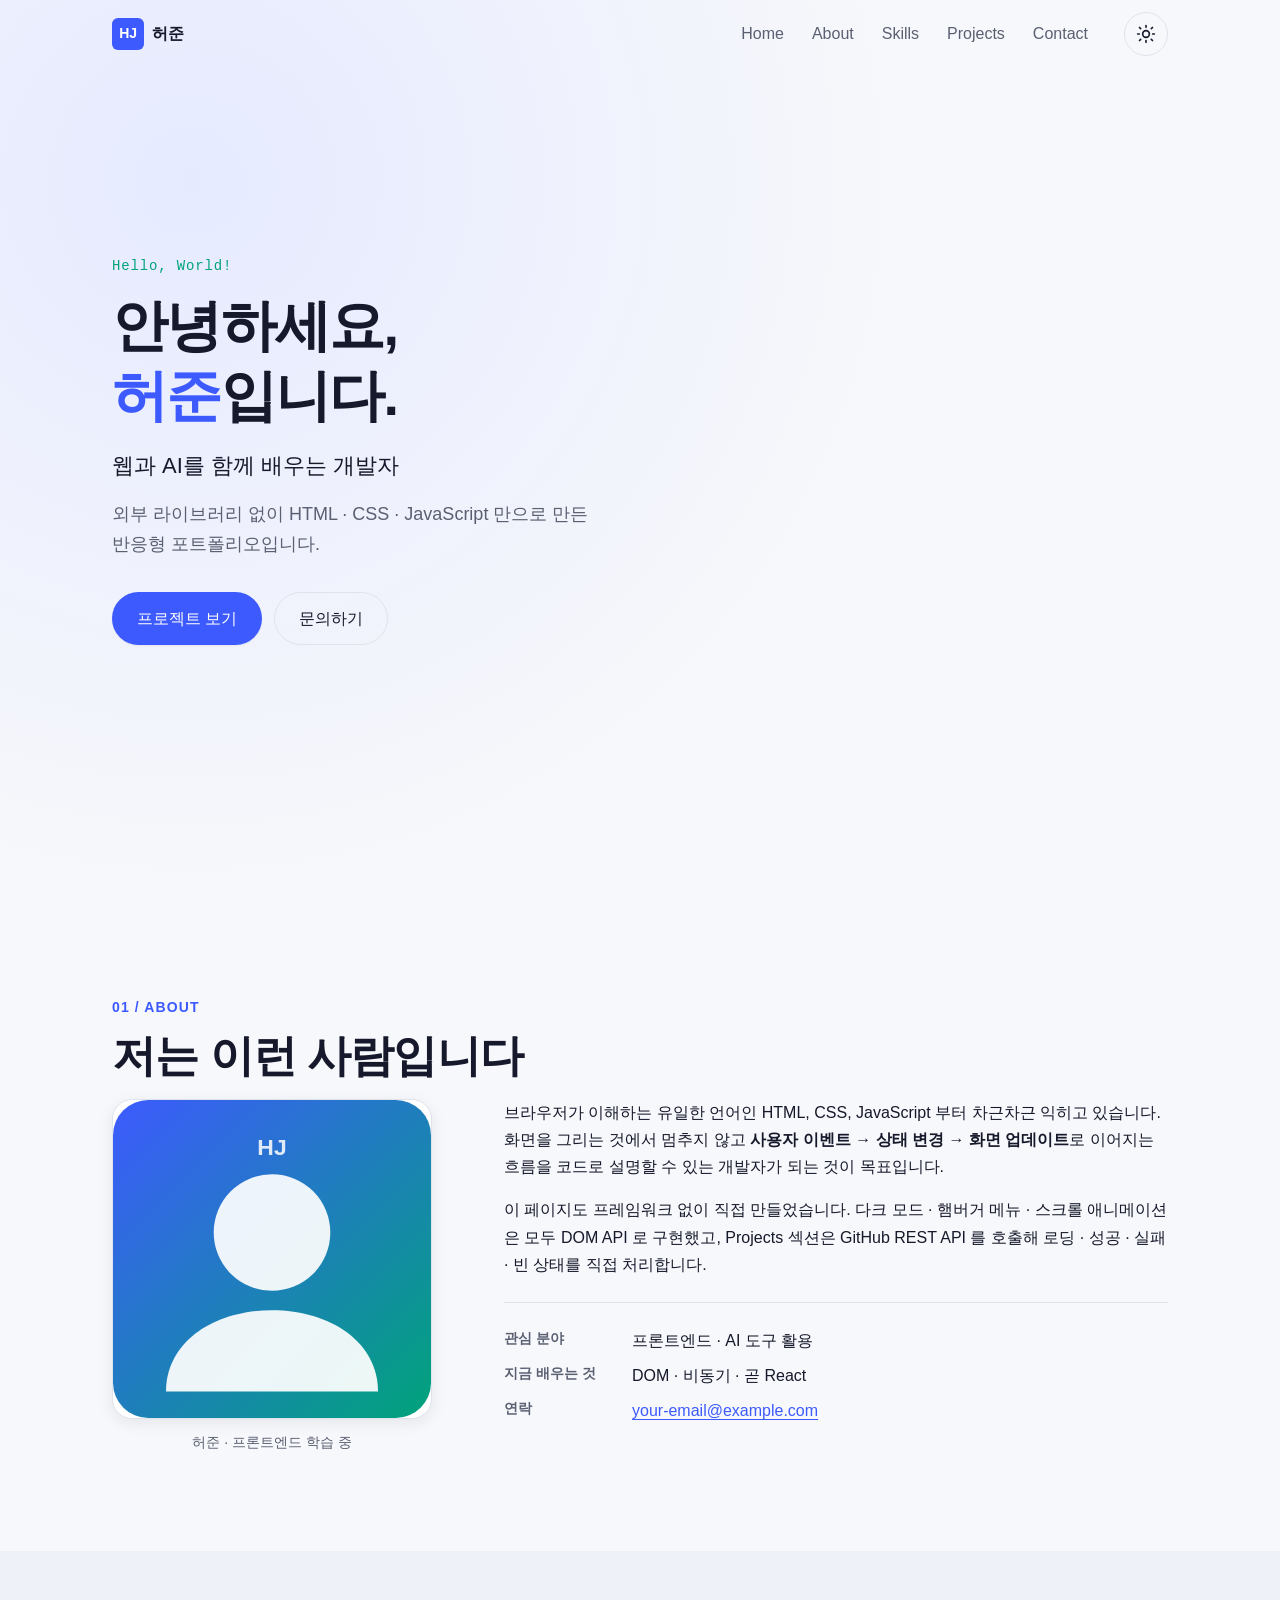
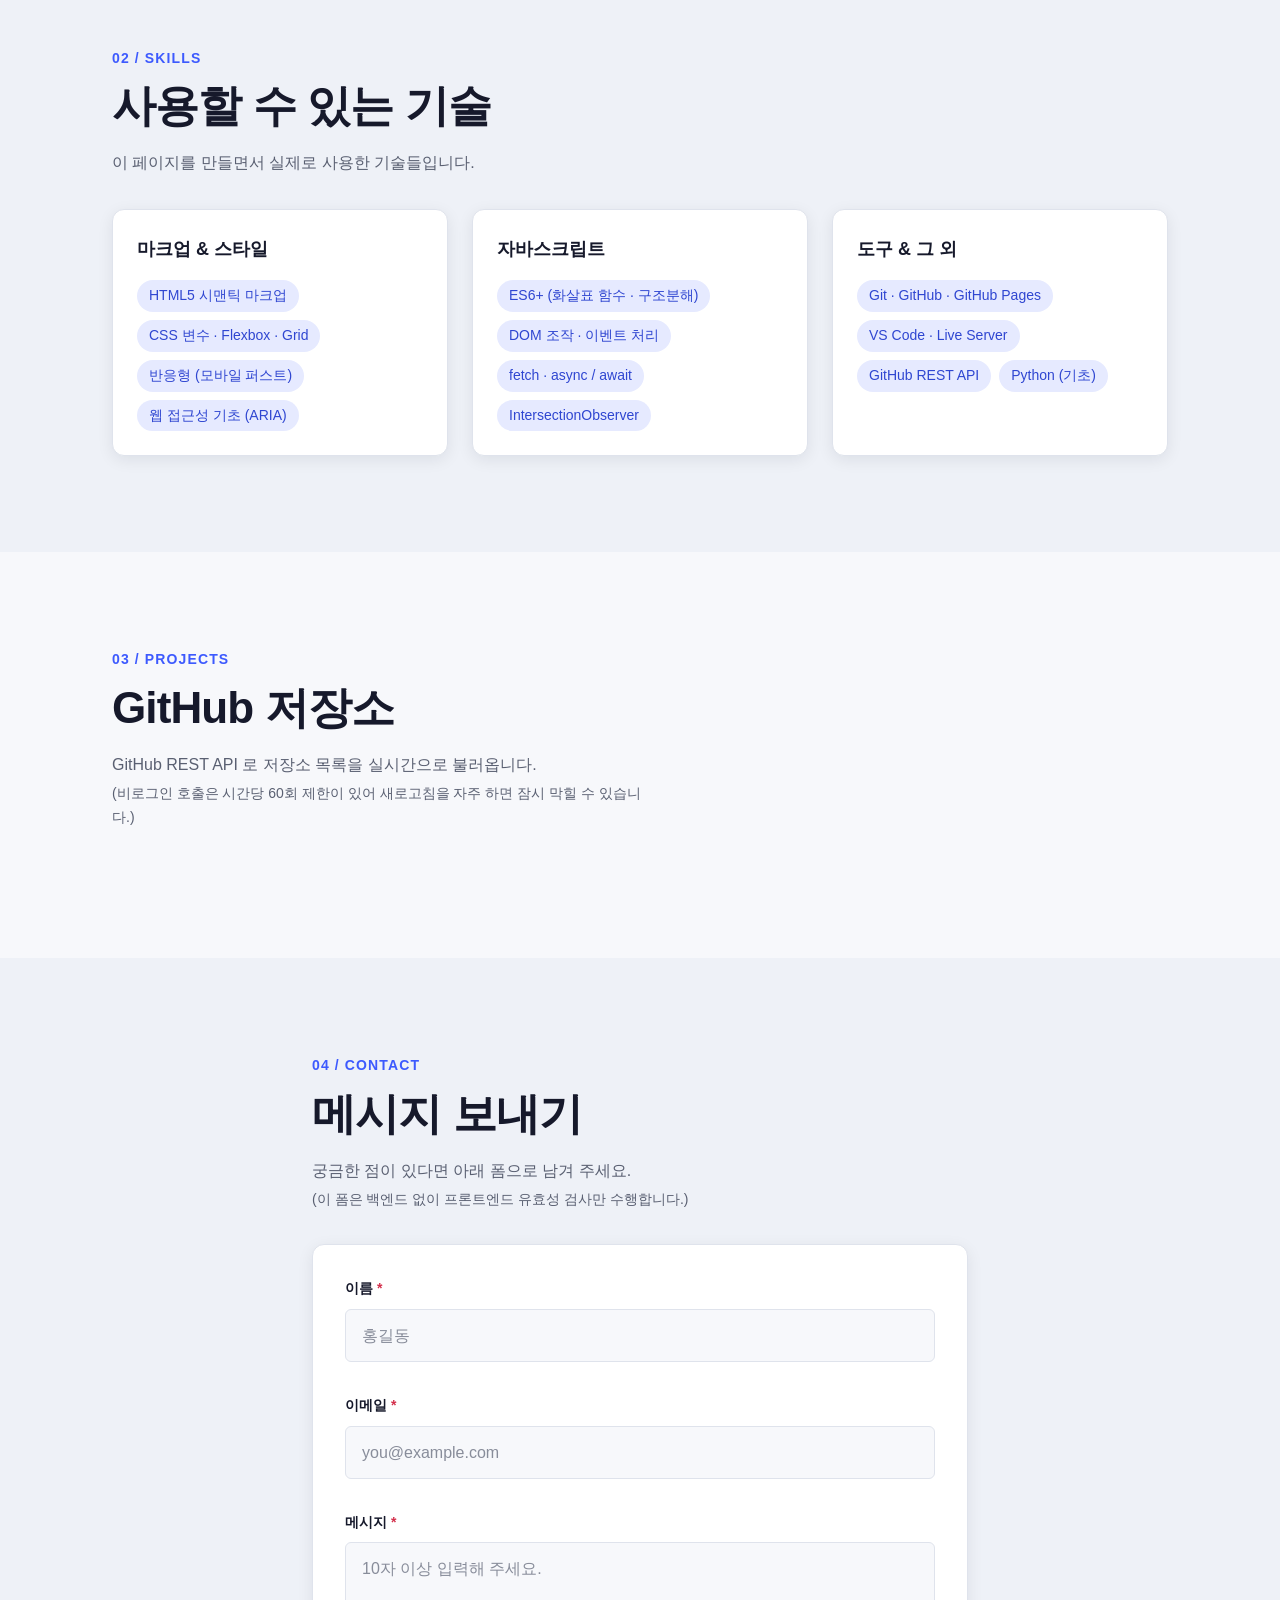
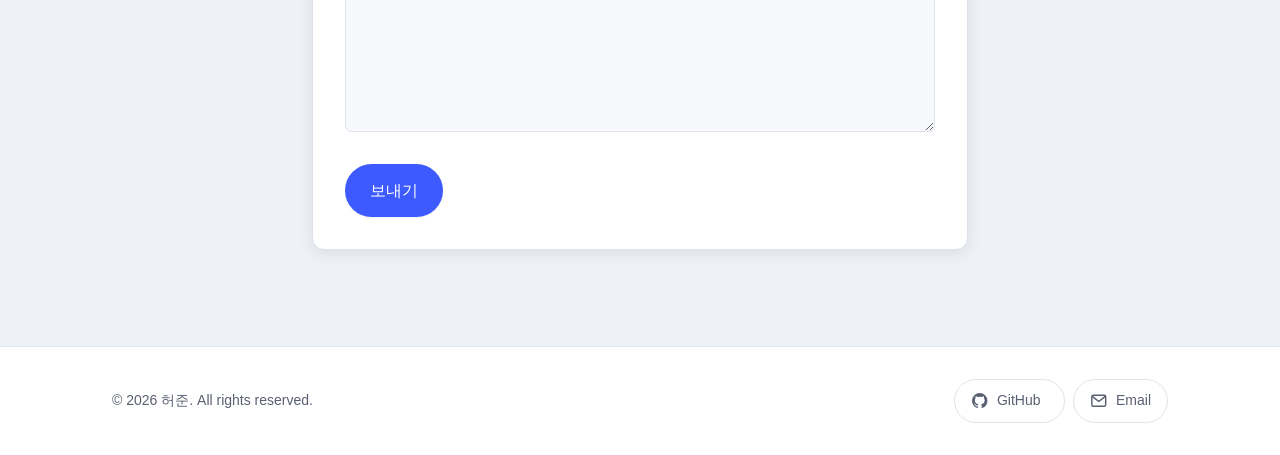
==== index.html @ 2ca5738f "포트폴리오 페이지 마크업·스타일시트·SVG 에셋 작성 시맨틱 태그로 섹션을 나눈 index.html 과 CSS 변수 기반 테마 토큰을 담은 style.css, 파비콘/프로필 SVG" ====
<!DOCTYPE html>
<html lang="ko">
<head>
  <meta charset="UTF-8">
  <meta name="viewport" content="width=device-width, initial-scale=1">
  <meta name="color-scheme" content="light dark">
  <!-- TODO(user): 아래 설명/제목의 이름과 소개 문구를 본인 것으로 바꾸세요. -->
  <meta name="description" content="허준의 포트폴리오 - 순수 HTML, CSS, JavaScript로 만든 반응형 자기소개 웹페이지입니다.">
  <meta name="author" content="허준">
  <title>허준 | 나를 소개하는 웹페이지</title>

  <link rel="icon" type="image/svg+xml" href="./images/favicon.svg">
  <link rel="stylesheet" href="./css/style.css">

  <!--
    모든 자바스크립트는 외부 파일 + defer 로 연결한다.
    defer 는 HTML 파싱을 막지 않고, 문서 파싱이 끝난 뒤 "작성된 순서대로" 실행되므로
    config -> utils -> 각 기능 모듈 -> main(부트스트랩) 순서가 보장된다.
  -->
  <script defer src="./js/config.js"></script>
  <script defer src="./js/utils.js"></script>
  <script defer src="./js/theme.js"></script>
  <script defer src="./js/nav.js"></script>
  <script defer src="./js/scroll.js"></script>
  <script defer src="./js/reveal.js"></script>
  <script defer src="./js/projects.js"></script>
  <script defer src="./js/form.js"></script>
  <script defer src="./js/typing.js"></script>
  <script defer src="./js/main.js"></script>
</head>

<body>
  <!-- ============================================================
       인라인 SVG 아이콘 스프라이트
       외부 아이콘 폰트(Font Awesome) / CDN 을 쓰지 않기 위한 대체 수단.
       네트워크 요청이 0건이고, currentColor 를 쓰므로 다크 모드에 자동으로 따라온다.
       ============================================================ -->
  <svg class="sprite" hidden aria-hidden="true" focusable="false">
    <symbol id="icon-menu" viewBox="0 0 24 24" fill="none" stroke="currentColor" stroke-width="2" stroke-linecap="round">
      <line x1="3" y1="6" x2="21" y2="6"></line>
      <line x1="3" y1="12" x2="21" y2="12"></line>
      <line x1="3" y1="18" x2="21" y2="18"></line>
    </symbol>
    <symbol id="icon-close" viewBox="0 0 24 24" fill="none" stroke="currentColor" stroke-width="2" stroke-linecap="round">
      <line x1="5" y1="5" x2="19" y2="19"></line>
      <line x1="19" y1="5" x2="5" y2="19"></line>
    </symbol>
    <symbol id="icon-sun" viewBox="0 0 24 24" fill="none" stroke="currentColor" stroke-width="2" stroke-linecap="round">
      <circle cx="12" cy="12" r="4"></circle>
      <line x1="12" y1="2" x2="12" y2="4"></line>
      <line x1="12" y1="20" x2="12" y2="22"></line>
      <line x1="4.2" y1="4.2" x2="5.6" y2="5.6"></line>
      <line x1="18.4" y1="18.4" x2="19.8" y2="19.8"></line>
      <line x1="2" y1="12" x2="4" y2="12"></line>
      <line x1="20" y1="12" x2="22" y2="12"></line>
      <line x1="4.2" y1="19.8" x2="5.6" y2="18.4"></line>
      <line x1="18.4" y1="5.6" x2="19.8" y2="4.2"></line>
    </symbol>
    <symbol id="icon-moon" viewBox="0 0 24 24" fill="none" stroke="currentColor" stroke-width="2" stroke-linecap="round" stroke-linejoin="round">
      <path d="M20 14.5A8.5 8.5 0 0 1 9.5 4a8.5 8.5 0 1 0 10.5 10.5z"></path>
    </symbol>
    <symbol id="icon-arrow-up" viewBox="0 0 24 24" fill="none" stroke="currentColor" stroke-width="2" stroke-linecap="round" stroke-linejoin="round">
      <line x1="12" y1="20" x2="12" y2="5"></line>
      <polyline points="5 12 12 5 19 12"></polyline>
    </symbol>
    <symbol id="icon-star" viewBox="0 0 24 24" fill="currentColor" stroke="none">
      <path d="M12 2.6l2.9 5.9 6.5.9-4.7 4.6 1.1 6.5-5.8-3.1-5.8 3.1 1.1-6.5L2.6 9.4l6.5-.9z"></path>
    </symbol>
    <symbol id="icon-fork" viewBox="0 0 24 24" fill="none" stroke="currentColor" stroke-width="2" stroke-linecap="round" stroke-linejoin="round">
      <circle cx="6" cy="5" r="2.5"></circle>
      <circle cx="18" cy="5" r="2.5"></circle>
      <circle cx="12" cy="19" r="2.5"></circle>
      <path d="M6 7.5v2a2.5 2.5 0 0 0 2.5 2.5h7A2.5 2.5 0 0 0 18 9.5v-2"></path>
      <line x1="12" y1="12" x2="12" y2="16.5"></line>
    </symbol>
    <symbol id="icon-github" viewBox="0 0 24 24" fill="currentColor" stroke="none">
      <path d="M12 1.5A10.5 10.5 0 0 0 1.5 12c0 4.64 3 8.57 7.18 9.96.52.1.71-.23.71-.5v-1.76c-2.92.64-3.54-1.4-3.54-1.4-.48-1.22-1.17-1.55-1.17-1.55-.95-.65.07-.64.07-.64 1.06.07 1.61 1.09 1.61 1.09.94 1.6 2.46 1.14 3.06.87.1-.68.37-1.15.66-1.41-2.33-.27-4.78-1.17-4.78-5.2 0-1.15.41-2.09 1.08-2.83-.11-.27-.47-1.34.1-2.79 0 0 .88-.28 2.89 1.08a9.9 9.9 0 0 1 5.26 0c2-1.36 2.88-1.08 2.88-1.08.58 1.45.22 2.52.11 2.79.68.74 1.08 1.68 1.08 2.83 0 4.04-2.45 4.93-4.79 5.19.38.33.71.97.71 1.95v2.89c0 .28.19.61.72.5A10.5 10.5 0 0 0 22.5 12 10.5 10.5 0 0 0 12 1.5z"></path>
    </symbol>
    <symbol id="icon-mail" viewBox="0 0 24 24" fill="none" stroke="currentColor" stroke-width="2" stroke-linecap="round" stroke-linejoin="round">
      <rect x="2.5" y="4.5" width="19" height="15" rx="2"></rect>
      <polyline points="3 6 12 13 21 6"></polyline>
    </symbol>
    <symbol id="icon-link" viewBox="0 0 24 24" fill="none" stroke="currentColor" stroke-width="2" stroke-linecap="round" stroke-linejoin="round">
      <path d="M14 4h6v6"></path>
      <line x1="20" y1="4" x2="11" y2="13"></line>
      <path d="M18 14v5a1.5 1.5 0 0 1-1.5 1.5h-11A1.5 1.5 0 0 1 4 19V8a1.5 1.5 0 0 1 1.5-1.5H10"></path>
    </symbol>
    <symbol id="icon-alert" viewBox="0 0 24 24" fill="none" stroke="currentColor" stroke-width="2" stroke-linecap="round" stroke-linejoin="round">
      <circle cx="12" cy="12" r="9"></circle>
      <line x1="12" y1="7.5" x2="12" y2="13"></line>
      <line x1="12" y1="16.5" x2="12" y2="16.6"></line>
    </symbol>
    <symbol id="icon-inbox" viewBox="0 0 24 24" fill="none" stroke="currentColor" stroke-width="2" stroke-linecap="round" stroke-linejoin="round">
      <path d="M3 13h5l1.5 3h5L16 13h5"></path>
      <path d="M5.5 4.5h13l2.5 8.5v5a1.5 1.5 0 0 1-1.5 1.5h-15A1.5 1.5 0 0 1 3 18v-5z"></path>
    </symbol>
  </svg>

  <a class="skip-link" href="#main">본문 바로가기</a>

  <!-- ============================ HEADER / NAV ============================ -->
  <header class="header" id="site-header">
    <nav class="nav container" id="primary-nav" aria-label="주요 메뉴">
      <a class="nav__logo" href="#hero">
        <span class="nav__logo-mark" aria-hidden="true">HJ</span>
        <span class="nav__logo-text">허준</span>
      </a>

      <ul class="nav__list" id="nav-menu">
        <li class="nav__item"><a class="nav__link" href="#hero">Home</a></li>
        <li class="nav__item"><a class="nav__link" href="#about">About</a></li>
        <li class="nav__item"><a class="nav__link" href="#skills">Skills</a></li>
        <li class="nav__item"><a class="nav__link" href="#projects">Projects</a></li>
        <li class="nav__item"><a class="nav__link" href="#contact">Contact</a></li>
      </ul>

      <div class="nav__actions">
        <button class="icon-btn" id="theme-toggle" type="button" aria-pressed="false" aria-label="다크 모드 켜기">
          <svg class="icon icon--sun" aria-hidden="true" focusable="false"><use href="#icon-sun"></use></svg>
          <svg class="icon icon--moon" aria-hidden="true" focusable="false"><use href="#icon-moon"></use></svg>
        </button>

        <button class="icon-btn nav__toggle" id="nav-toggle" type="button" aria-controls="nav-menu" aria-expanded="false" aria-label="메뉴 열기">
          <svg class="icon icon--menu" aria-hidden="true" focusable="false"><use href="#icon-menu"></use></svg>
          <svg class="icon icon--close" aria-hidden="true" focusable="false"><use href="#icon-close"></use></svg>
        </button>
      </div>
    </nav>
  </header>

  <!-- ================================ MAIN ================================ -->
  <main id="main" tabindex="-1">

    <!-- ------------------------------ HERO ------------------------------ -->
    <section class="section hero" id="hero" aria-labelledby="hero-title">
      <div class="container hero__inner">
        <p class="hero__eyebrow reveal">Hello, World!</p>
        <!-- TODO(user): 이름을 본인 이름으로 교체하세요. -->
        <h1 class="hero__title reveal" id="hero-title">
          안녕하세요,<br>
          <span class="hero__name">허준</span>입니다.
        </h1>
        <!-- TODO(user): 한 줄 소개를 본인 문구로 교체하세요. data-typing-text 가 타이핑 효과의 원본 문구입니다. -->
        <p class="hero__tagline reveal">
          <span class="typing" id="hero-typing" data-typing-text="웹과 AI를 함께 배우는 개발자">웹과 AI를 함께 배우는 개발자</span>
        </p>
        <p class="hero__desc reveal">
          외부 라이브러리 없이 HTML · CSS · JavaScript 만으로 만든 반응형 포트폴리오입니다.
        </p>
        <div class="hero__actions reveal">
          <a class="btn btn--primary" href="#projects">프로젝트 보기</a>
          <a class="btn btn--ghost" href="#contact">문의하기</a>
        </div>
      </div>
    </section>

    <!-- ------------------------------ ABOUT ----------------------------- -->
    <section class="section" id="about" aria-labelledby="about-title">
      <div class="container">
        <p class="section__eyebrow reveal">01 / About</p>
        <h2 class="section__title reveal" id="about-title">저는 이런 사람입니다</h2>

        <div class="about">
          <figure class="about__figure reveal">
            <!-- TODO(user): images/profile.svg 를 본인 사진(jpg/png/webp)으로 교체하고 alt 도 함께 수정하세요. -->
            <img class="about__photo" src="./images/profile.svg" width="360" height="360" loading="lazy"
                 alt="허준의 프로필 이미지 - 이니셜 HJ가 적힌 원형 아바타">
            <figcaption class="about__caption">허준 · 프론트엔드 학습 중</figcaption>
          </figure>

          <div class="about__body reveal">
            <!-- TODO(user): 아래 두 문단은 더미 텍스트입니다. 본인 이야기로 바꿔 주세요. -->
            <p>
              브라우저가 이해하는 유일한 언어인 HTML, CSS, JavaScript 부터 차근차근 익히고 있습니다.
              화면을 그리는 것에서 멈추지 않고 <strong>사용자 이벤트 → 상태 변경 → 화면 업데이트</strong>로
              이어지는 흐름을 코드로 설명할 수 있는 개발자가 되는 것이 목표입니다.
            </p>
            <p>
              이 페이지도 프레임워크 없이 직접 만들었습니다. 다크 모드 · 햄버거 메뉴 · 스크롤 애니메이션은
              모두 DOM API 로 구현했고, Projects 섹션은 GitHub REST API 를 호출해 로딩 · 성공 · 실패 · 빈 상태를
              직접 처리합니다.
            </p>

            <ul class="about__facts">
              <li class="about__fact">
                <span class="about__fact-key">관심 분야</span>
                <span class="about__fact-value">프론트엔드 · AI 도구 활용</span>
              </li>
              <li class="about__fact">
                <span class="about__fact-key">지금 배우는 것</span>
                <span class="about__fact-value">DOM · 비동기 · 곧 React</span>
              </li>
              <li class="about__fact">
                <span class="about__fact-key">연락</span>
                <!-- TODO(user): 이메일 주소를 본인 것으로 교체하세요. (js/config.js 의 email 값도 함께) -->
                <span class="about__fact-value"><a class="link" href="mailto:your-email@example.com" data-email-link>your-email@example.com</a></span>
              </li>
            </ul>
          </div>
        </div>
      </div>
    </section>

    <!-- ------------------------------ SKILLS ---------------------------- -->
    <section class="section section--alt" id="skills" aria-labelledby="skills-title">
      <div class="container">
        <p class="section__eyebrow reveal">02 / Skills</p>
        <h2 class="section__title reveal" id="skills-title">사용할 수 있는 기술</h2>
        <p class="section__lead reveal">이 페이지를 만들면서 실제로 사용한 기술들입니다.</p>

        <!-- TODO(user): 기술 목록/숙련도 문구를 본인 기준으로 조정하세요. -->
        <div class="skills">
          <article class="skills__group reveal">
            <h3 class="skills__group-title">마크업 &amp; 스타일</h3>
            <ul class="skills__list">
              <li class="skill">HTML5 시맨틱 마크업</li>
              <li class="skill">CSS 변수 · Flexbox · Grid</li>
              <li class="skill">반응형 (모바일 퍼스트)</li>
              <li class="skill">웹 접근성 기초 (ARIA)</li>
            </ul>
          </article>

          <article class="skills__group reveal">
            <h3 class="skills__group-title">자바스크립트</h3>
            <ul class="skills__list">
              <li class="skill">ES6+ (화살표 함수 · 구조분해)</li>
              <li class="skill">DOM 조작 · 이벤트 처리</li>
              <li class="skill">fetch · async / await</li>
              <li class="skill">IntersectionObserver</li>
            </ul>
          </article>

          <article class="skills__group reveal">
            <h3 class="skills__group-title">도구 &amp; 그 외</h3>
            <ul class="skills__list">
              <li class="skill">Git · GitHub · GitHub Pages</li>
              <li class="skill">VS Code · Live Server</li>
              <li class="skill">GitHub REST API</li>
              <li class="skill">Python (기초)</li>
            </ul>
          </article>
        </div>
      </div>
    </section>

    <!-- ----------------------------- PROJECTS --------------------------- -->
    <section class="section" id="projects" aria-labelledby="projects-title">
      <div class="container">
        <p class="section__eyebrow reveal">03 / Projects</p>
        <h2 class="section__title reveal" id="projects-title">GitHub 저장소</h2>
        <p class="section__lead reveal">
          GitHub REST API 로 저장소 목록을 실시간으로 불러옵니다.
          <span class="section__note">(비로그인 호출은 시간당 60회 제한이 있어 새로고침을 자주 하면 잠시 막힐 수 있습니다.)</span>
        </p>

        <!-- 언어별 필터 버튼: 데이터가 도착한 뒤 JS 가 채운다 (보너스 과제) -->
        <div class="projects__filter" id="projects-filter" role="group" aria-label="프로그래밍 언어로 프로젝트 필터"></div>

        <!-- 로딩 / 에러 / 빈 상태가 표시되는 영역 (스크린리더에도 전달) -->
        <div class="projects__status" id="projects-status" role="status" aria-live="polite"></div>

        <!-- 성공 상태의 카드가 렌더링되는 영역 -->
        <div class="projects__grid" id="projects-grid"></div>
      </div>
    </section>

    <!-- ----------------------------- CONTACT ---------------------------- -->
    <section class="section section--alt" id="contact" aria-labelledby="contact-title">
      <div class="container container--narrow">
        <p class="section__eyebrow reveal">04 / Contact</p>
        <h2 class="section__title reveal" id="contact-title">메시지 보내기</h2>
        <p class="section__lead reveal">
          궁금한 점이 있다면 아래 폼으로 남겨 주세요.
          <span class="section__note">(이 폼은 백엔드 없이 프론트엔드 유효성 검사만 수행합니다.)</span>
        </p>

        <!--
          novalidate: 브라우저 기본 말풍선 대신 우리가 만든 에러 메시지를 항상 보여주기 위해 사용.
          required 속성은 의미 전달(접근성)을 위해 그대로 남겨 둔다.
        -->
        <form class="form reveal" id="contact-form" novalidate>
          <div class="field">
            <label class="field__label" for="contact-name">이름 <span class="field__required" aria-hidden="true">*</span></label>
            <input class="field__input" type="text" id="contact-name" name="name"
                   required autocomplete="name" placeholder="홍길동"
                   aria-describedby="contact-name-error">
            <p class="field__error" id="contact-name-error" role="alert"></p>
          </div>

          <div class="field">
            <label class="field__label" for="contact-email">이메일 <span class="field__required" aria-hidden="true">*</span></label>
            <input class="field__input" type="email" id="contact-email" name="email"
                   required autocomplete="email" placeholder="you@example.com"
                   aria-describedby="contact-email-error">
            <p class="field__error" id="contact-email-error" role="alert"></p>
          </div>

          <div class="field">
            <label class="field__label" for="contact-message">메시지 <span class="field__required" aria-hidden="true">*</span></label>
            <textarea class="field__input field__input--textarea" id="contact-message" name="message"
                      rows="6" required placeholder="10자 이상 입력해 주세요."
                      aria-describedby="contact-message-error"></textarea>
            <p class="field__error" id="contact-message-error" role="alert"></p>
          </div>

          <div class="form__footer">
            <button class="btn btn--primary" id="contact-submit" type="submit">보내기</button>
            <p class="form__success" id="form-success" role="status"></p>
          </div>
        </form>
      </div>
    </section>

  </main>

  <!-- ================================ FOOTER ============================== -->
  <footer class="footer">
    <div class="container footer__inner">
      <p class="footer__copy">
        &copy; <span id="footer-year">2026</span> 허준. All rights reserved.
      </p>

      <ul class="footer__socials">
        <li>
          <!-- href 는 js/config.js 의 githubUsername 에서 자동으로 채워집니다. -->
          <a class="footer__social" href="https://github.com" data-github-link target="_blank" rel="noopener noreferrer">
            <svg class="icon" aria-hidden="true" focusable="false"><use href="#icon-github"></use></svg>
            GitHub<span class="sr-only">(새 창에서 열림)</span>
          </a>
        </li>
        <li>
          <a class="footer__social" href="mailto:your-email@example.com" data-email-link>
            <svg class="icon" aria-hidden="true" focusable="false"><use href="#icon-mail"></use></svg>
            Email
          </a>
        </li>
        <!-- TODO(user): LinkedIn 등 다른 소셜 링크가 있으면 js/config.js 의 socials 에 주소를 채우세요.
             값이 비어 있으면 아래 항목은 자동으로 숨겨집니다. -->
        <li data-social-item="linkedin" hidden>
          <a class="footer__social" data-social-link="linkedin" target="_blank" rel="noopener noreferrer">
            <svg class="icon" aria-hidden="true" focusable="false"><use href="#icon-link"></use></svg>
            LinkedIn<span class="sr-only">(새 창에서 열림)</span>
          </a>
        </li>
      </ul>
    </div>
  </footer>

  <button class="scroll-top" id="scroll-top" type="button" aria-label="페이지 맨 위로 이동">
    <svg class="icon" aria-hidden="true" focusable="false"><use href="#icon-arrow-up"></use></svg>
  </button>
</body>
</html>
---- css/style.css ----
/* ==========================================================================
   B1-1 · 나를 소개하는 웹페이지
   순수 CSS (외부 라이브러리 · CDN · 웹폰트 없음)

   목차
   01. 디자인 토큰 (:root)
   02. 다크 모드 토큰
   03. 리셋 & 베이스
   04. 유틸리티 (container / sr-only / skip-link)
   05. 버튼
   06. 헤더 & 네비게이션 (Flexbox)
   07. 섹션 공통
   08. Hero
   09. About
   10. Skills
   11. Projects (CSS Grid + 상태 UI)
   12. Contact 폼
   13. Footer
   14. 스크롤 탑 버튼
   15. 스크롤 등장 애니메이션 (reveal)
   16. 반응형 - 768px (태블릿)
   17. 반응형 - 1024px (데스크톱)
   18. 모션 최소화 환경 대응
   ========================================================================== */

/* ==========================================================================
   01. 디자인 토큰 — 색상 / 폰트 / 간격을 CSS 변수로 한 곳에서 관리한다.
   원시 색상값을 컴포넌트에 직접 쓰지 않으므로, 다크 모드는 아래 02번에서
   "같은 이름의 변수 값만 교체"하면 되고 컴포넌트 CSS 는 한 줄도 고치지 않는다.
   ========================================================================== */
:root {
  /* --- 색상 (의미 기반 토큰) --- */
  --color-bg: #f7f8fb;
  --color-surface: #ffffff;
  --color-surface-2: #eef1f7;
  --color-text: #16192b;
  --color-text-muted: #5a6072;
  --color-border: #dfe3ec;
  --color-primary: #3d5afe;
  --color-primary-strong: #2f46d1;
  --color-primary-soft: #e6eaff;
  --color-on-primary: #ffffff;
  --color-accent: #00a37a;
  --color-danger: #d32f4b;
  --color-danger-soft: #fdecef;
  --color-success: #0f8a5f;
  --color-success-soft: #e6f6ef;
  --color-header-bg: rgba(247, 248, 251, 0.72);
  --color-overlay: rgba(10, 12, 24, 0.45);

  --shadow-sm: 0 1px 2px rgba(16, 20, 40, 0.06);
  --shadow-card: 0 4px 16px rgba(16, 20, 40, 0.08);
  --shadow-card-hover: 0 14px 32px rgba(16, 20, 40, 0.16);
  --shadow-header: 0 2px 12px rgba(16, 20, 40, 0.1);

  /* --- 타이포그래피 --- */
  --font-sans: -apple-system, BlinkMacSystemFont, "Segoe UI", "Apple SD Gothic Neo",
    "Noto Sans KR", "Malgun Gothic", Roboto, "Helvetica Neue", Arial, sans-serif;
  --font-mono: ui-monospace, SFMono-Regular, Menlo, Consolas, "D2Coding", monospace;

  --fs-100: 0.75rem;   /* 12px */
  --fs-200: 0.875rem;  /* 14px */
  --fs-300: 1rem;      /* 16px */
  --fs-400: 1.125rem;  /* 18px */
  --fs-500: 1.375rem;  /* 22px */
  --fs-600: 1.75rem;   /* 28px */
  --fs-700: 2.25rem;   /* 36px */
  --fs-800: 2.75rem;   /* 44px */

  --lh-tight: 1.25;
  --lh-base: 1.7;
  --fw-regular: 400;
  --fw-medium: 500;
  --fw-bold: 700;

  /* --- 간격 (4px 배수 스케일) --- */
  --space-1: 0.25rem;  /* 4px */
  --space-2: 0.5rem;   /* 8px */
  --space-3: 0.75rem;  /* 12px */
  --space-4: 1rem;     /* 16px */
  --space-5: 1.5rem;   /* 24px */
  --space-6: 2rem;     /* 32px */
  --space-7: 3rem;     /* 48px */
  --space-8: 4.5rem;   /* 72px */

  /* --- 형태 / 모션 / 레이아웃 --- */
  --radius-sm: 6px;
  --radius-md: 12px;
  --radius-lg: 20px;
  --radius-pill: 999px;

  --dur-fast: 120ms;
  --dur-base: 240ms;
  --dur-slow: 560ms;
  --ease: cubic-bezier(0.4, 0, 0.2, 1);

  --header-h: 60px;
  --container-max: 1120px;
  --tap-min: 44px;

  color-scheme: light;
}

/* ==========================================================================
   02. 다크 모드 토큰
   (a) [data-theme="dark"] — 사용자가 토글로 직접 선택했을 때 (JS 가 붙인다)
   (b) prefers-color-scheme — JS 가 실행되기 전이거나 저장된 값이 없을 때의
       초기 화면. 사용자가 명시적으로 라이트를 골랐다면(:not([data-theme="light"]))
       무시한다.  ← 보너스 과제 "시스템 다크 모드 감지"
   ========================================================================== */
[data-theme="dark"] {
  --color-bg: #0e1118;
  --color-surface: #161b26;
  --color-surface-2: #1f2634;
  --color-text: #e8ebf2;
  --color-text-muted: #a3acc0;
  --color-border: #2b3345;
  --color-primary: #8ea2ff;
  --color-primary-strong: #a9b8ff;
  --color-primary-soft: #232b45;
  --color-on-primary: #0e1118;
  --color-accent: #4fd1a5;
  --color-danger: #ff8093;
  --color-danger-soft: #331b22;
  --color-success: #5ad6a0;
  --color-success-soft: #142b23;
  --color-header-bg: rgba(14, 17, 24, 0.72);
  --color-overlay: rgba(0, 0, 0, 0.6);

  --shadow-sm: 0 1px 2px rgba(0, 0, 0, 0.5);
  --shadow-card: 0 4px 16px rgba(0, 0, 0, 0.45);
  --shadow-card-hover: 0 14px 32px rgba(0, 0, 0, 0.6);
  --shadow-header: 0 2px 12px rgba(0, 0, 0, 0.5);

  color-scheme: dark;
}

@media (prefers-color-scheme: dark) {
  :root:not([data-theme="light"]) {
    --color-bg: #0e1118;
    --color-surface: #161b26;
    --color-surface-2: #1f2634;
    --color-text: #e8ebf2;
    --color-text-muted: #a3acc0;
    --color-border: #2b3345;
    --color-primary: #8ea2ff;
    --color-primary-strong: #a9b8ff;
    --color-primary-soft: #232b45;
    --color-on-primary: #0e1118;
    --color-accent: #4fd1a5;
    --color-danger: #ff8093;
    --color-danger-soft: #331b22;
    --color-success: #5ad6a0;
    --color-success-soft: #142b23;
    --color-header-bg: rgba(14, 17, 24, 0.72);
    --color-overlay: rgba(0, 0, 0, 0.6);

    --shadow-sm: 0 1px 2px rgba(0, 0, 0, 0.5);
    --shadow-card: 0 4px 16px rgba(0, 0, 0, 0.45);
    --shadow-card-hover: 0 14px 32px rgba(0, 0, 0, 0.6);
    --shadow-header: 0 2px 12px rgba(0, 0, 0, 0.5);

    color-scheme: dark;
  }
}

/* ==========================================================================
   03. 리셋 & 베이스
   ========================================================================== */
*,
*::before,
*::after {
  box-sizing: border-box;
}

html {
  /* 부드러운 스크롤은 JS(scrollIntoView)에서 제어한다.
     CSS 전역 smooth 를 켜두면 모션 최소화 설정을 코드로 끄기 어려워진다. */
  scroll-behavior: auto;
  -webkit-text-size-adjust: 100%;
  background-color: var(--color-bg);
}

body {
  margin: 0;
  background-color: var(--color-bg);
  color: var(--color-text);
  font-family: var(--font-sans);
  font-size: var(--fs-300);
  line-height: var(--lh-base);
  overflow-x: hidden;
  transition: background-color var(--dur-base) var(--ease), color var(--dur-base) var(--ease);
}

/* 모바일 메뉴가 열려 있는 동안 배경 스크롤 잠금 (인라인 스타일 대신 클래스 사용) */
body.is-menu-open {
  overflow: hidden;
}

h1, h2, h3, h4, p, figure, blockquote {
  margin: 0;
}

ul, ol {
  margin: 0;
  padding: 0;
  list-style: none;
}

img, svg {
  display: block;
  max-width: 100%;
}

img {
  height: auto;
}

a {
  color: inherit;
  text-decoration: none;
}

button,
input,
textarea {
  font: inherit;
  color: inherit;
}

button {
  cursor: pointer;
}

strong {
  font-weight: var(--fw-bold);
}

:focus-visible {
  outline: 2px solid var(--color-primary);
  outline-offset: 3px;
  border-radius: var(--radius-sm);
}

#main:focus {
  outline: none;
}

.sprite {
  display: none;
}

.icon {
  width: 1.25em;
  height: 1.25em;
  flex: none;
}

.link {
  color: var(--color-primary);
  text-decoration: underline;
  text-underline-offset: 3px;
  transition: color var(--dur-fast) var(--ease);
}

.link:hover {
  color: var(--color-primary-strong);
}

/* ==========================================================================
   04. 유틸리티
   ========================================================================== */
.container {
  width: 100%;
  max-width: var(--container-max);
  margin-inline: auto;
  padding-inline: var(--space-4);
}

.container--narrow {
  max-width: 720px;
}

.sr-only {
  position: absolute;
  width: 1px;
  height: 1px;
  padding: 0;
  margin: -1px;
  overflow: hidden;
  clip: rect(0 0 0 0);
  clip-path: inset(50%);
  white-space: nowrap;
  border: 0;
}

.skip-link {
  position: absolute;
  top: var(--space-2);
  left: var(--space-2);
  z-index: 200;
  padding: var(--space-2) var(--space-4);
  background-color: var(--color-primary);
  color: var(--color-on-primary);
  border-radius: var(--radius-sm);
  transform: translateY(-200%);
  transition: transform var(--dur-fast) var(--ease);
}

.skip-link:focus-visible {
  transform: translateY(0);
}

/* ==========================================================================
   05. 버튼 — hover 효과 + transition
   ========================================================================== */
.btn {
  display: inline-flex;
  align-items: center;
  justify-content: center;
  gap: var(--space-2);
  min-height: var(--tap-min);
  padding: var(--space-3) var(--space-5);
  border: 1px solid transparent;
  border-radius: var(--radius-pill);
  font-size: var(--fs-300);
  font-weight: var(--fw-medium);
  text-align: center;
  transition: background-color var(--dur-base) var(--ease),
    color var(--dur-base) var(--ease),
    border-color var(--dur-base) var(--ease),
    box-shadow var(--dur-base) var(--ease),
    transform var(--dur-base) var(--ease);
}

.btn--primary {
  background-color: var(--color-primary);
  color: var(--color-on-primary);
  box-shadow: var(--shadow-sm);
}

.btn--primary:hover {
  background-color: var(--color-primary-strong);
  box-shadow: var(--shadow-card);
  transform: translateY(-2px);
}

.btn--ghost {
  background-color: transparent;
  color: var(--color-text);
  border-color: var(--color-border);
}

.btn--ghost:hover {
  background-color: var(--color-surface);
  border-color: var(--color-primary);
  color: var(--color-primary);
  transform: translateY(-2px);
}

.btn--small {
  min-height: 36px;
  padding: var(--space-2) var(--space-4);
  font-size: var(--fs-200);
}

.btn:active {
  transform: translateY(0);
}

.icon-btn {
  display: inline-flex;
  align-items: center;
  justify-content: center;
  width: var(--tap-min);
  height: var(--tap-min);
  padding: 0;
  background-color: transparent;
  border: 1px solid var(--color-border);
  border-radius: var(--radius-pill);
  color: var(--color-text);
  transition: background-color var(--dur-base) var(--ease),
    border-color var(--dur-base) var(--ease),
    color var(--dur-base) var(--ease);
}

.icon-btn:hover {
  background-color: var(--color-primary-soft);
  border-color: var(--color-primary);
  color: var(--color-primary);
}

/* 테마 토글: 현재 테마에 맞는 아이콘 하나만 보인다 */
.icon--moon,
.icon--close {
  display: none;
}

[data-theme="dark"] .icon--sun {
  display: none;
}

[data-theme="dark"] .icon--moon {
  display: block;
}

@media (prefers-color-scheme: dark) {
  :root:not([data-theme="light"]) .icon--sun {
    display: none;
  }

  :root:not([data-theme="light"]) .icon--moon {
    display: block;
  }
}

/* 햄버거: 메뉴가 열리면 X 아이콘으로 바뀐다 */
.nav.active .icon--menu {
  display: none;
}

.nav.active .icon--close {
  display: block;
}

/* ==========================================================================
   06. 헤더 & 네비게이션 — Flexbox (로고 왼쪽 / 메뉴·액션 오른쪽)
   ========================================================================== */
.header {
  position: fixed;
  top: 0;
  left: 0;
  right: 0;
  z-index: 100;
  background-color: transparent;
  transition: background-color var(--dur-base) var(--ease),
    box-shadow var(--dur-base) var(--ease),
    border-color var(--dur-base) var(--ease);
  border-bottom: 1px solid transparent;
}

/* 스크롤 60px 이상에서 JS 가 붙이는 클래스 → 배경색 변경 */
.header.is-scrolled {
  background-color: var(--color-header-bg);
  backdrop-filter: blur(12px);
  box-shadow: var(--shadow-header);
  border-bottom-color: var(--color-border);
}

/* 모바일에서 메뉴를 열면 패널 배경이 필요하므로 헤더도 불투명하게 */
.header:has(.nav.active) {
  background-color: var(--color-header-bg);
  backdrop-filter: blur(12px);
  border-bottom-color: var(--color-border);
}

/*
  backdrop-filter 폴백.
  --color-header-bg 는 알파 0.72 의 반투명 색이라 "뒤를 흐리게" 하는 blur 가 함께 걸릴 때만
  헤더 글자가 또렷하게 읽힌다. backdrop-filter 를 지원하지 않는 브라우저에서는 배경이
  그대로 비쳐 네비 글자와 본문이 겹쳐 보일 수 있으므로, 불투명한 페이지 배경색을 대신 쓴다.
  (뒤따르는 데스크톱 미디어 쿼리가 이 값을 다시 덮어쓸 수 있도록 여기에 둔다.)
*/
@supports not (backdrop-filter: blur(1px)) {
  .header.is-scrolled,
  .header:has(.nav.active) {
    background-color: var(--color-bg);
  }
}

.nav {
  position: relative;
  display: flex;
  align-items: center;
  justify-content: space-between;
  gap: var(--space-3);
  min-height: var(--header-h);
}

.nav__logo {
  display: inline-flex;
  align-items: center;
  gap: var(--space-2);
  font-weight: var(--fw-bold);
  letter-spacing: -0.01em;
}

.nav__logo-mark {
  display: inline-flex;
  align-items: center;
  justify-content: center;
  width: 32px;
  height: 32px;
  background-color: var(--color-primary);
  color: var(--color-on-primary);
  border-radius: var(--radius-sm);
  font-size: var(--fs-200);
  transition: transform var(--dur-base) var(--ease);
}

.nav__logo:hover .nav__logo-mark {
  transform: rotate(-8deg) scale(1.06);
}

/* 모바일 기본값: 메뉴 목록은 숨기고 햄버거 버튼만 보인다 */
.nav__list {
  position: absolute;
  top: calc(100% + var(--space-2));
  left: 0;
  right: 0;
  display: none;
  flex-direction: column;
  gap: var(--space-1);
  padding: var(--space-3);
  background-color: var(--color-surface);
  border: 1px solid var(--color-border);
  border-radius: var(--radius-md);
  box-shadow: var(--shadow-card);
}

/* classList.toggle('active') 로 열고 닫는다 */
.nav.active .nav__list {
  display: flex;
  animation: menu-in var(--dur-base) var(--ease);
}

@keyframes menu-in {
  from {
    opacity: 0;
    transform: translateY(-8px);
  }
  to {
    opacity: 1;
    transform: translateY(0);
  }
}

.nav__link {
  display: flex;
  align-items: center;
  min-height: var(--tap-min);
  padding: var(--space-2) var(--space-3);
  border-radius: var(--radius-sm);
  color: var(--color-text-muted);
  font-weight: var(--fw-medium);
  transition: color var(--dur-fast) var(--ease), background-color var(--dur-fast) var(--ease);
}

.nav__link:hover {
  color: var(--color-primary);
  background-color: var(--color-primary-soft);
}

.nav__link.is-current {
  color: var(--color-primary);
}

.nav__actions {
  display: flex;
  align-items: center;
  gap: var(--space-2);
}

/* ==========================================================================
   07. 섹션 공통
   ========================================================================== */
.section {
  padding-block: var(--space-7);
  /* 고정 헤더에 제목이 가리지 않도록 앵커 이동 시 위쪽 여백을 확보 */
  scroll-margin-top: calc(var(--header-h) + var(--space-3));
}

.section--alt {
  background-color: var(--color-surface-2);
  transition: background-color var(--dur-base) var(--ease);
}

.section__eyebrow {
  margin-bottom: var(--space-2);
  color: var(--color-primary);
  font-size: var(--fs-200);
  font-weight: var(--fw-bold);
  letter-spacing: 0.08em;
  text-transform: uppercase;
}

.section__title {
  margin-bottom: var(--space-4);
  font-size: var(--fs-600);
  line-height: var(--lh-tight);
  letter-spacing: -0.02em;
}

.section__lead {
  max-width: 60ch;
  margin-bottom: var(--space-6);
  color: var(--color-text-muted);
}

.section__note {
  display: block;
  margin-top: var(--space-1);
  font-size: var(--fs-200);
}

/* ==========================================================================
   08. Hero
   ========================================================================== */
.hero {
  display: flex;
  align-items: center;
  min-height: 100vh;
  min-height: 100svh;
  padding-top: calc(var(--header-h) + var(--space-6));
  background-image: radial-gradient(circle at 15% 20%, var(--color-primary-soft), transparent 55%);
}

.hero__eyebrow {
  margin-bottom: var(--space-3);
  color: var(--color-accent);
  font-family: var(--font-mono);
  font-size: var(--fs-200);
  letter-spacing: 0.06em;
}

.hero__title {
  margin-bottom: var(--space-4);
  font-size: var(--fs-700);
  line-height: var(--lh-tight);
  letter-spacing: -0.03em;
}

.hero__name {
  color: var(--color-primary);
}

.hero__tagline {
  min-height: 1.8em;
  margin-bottom: var(--space-3);
  font-size: var(--fs-400);
  font-weight: var(--fw-medium);
}

/* 타이핑 효과의 커서 (보너스 과제) */
.typing.is-typing::after {
  content: "|";
  margin-left: 2px;
  color: var(--color-primary);
  animation: caret-blink 900ms steps(2, start) infinite;
}

@keyframes caret-blink {
  to {
    visibility: hidden;
  }
}

.hero__desc {
  max-width: 48ch;
  margin-bottom: var(--space-6);
  color: var(--color-text-muted);
}

.hero__actions {
  display: flex;
  flex-wrap: wrap;
  gap: var(--space-3);
}

/* ==========================================================================
   09. About — 모바일 1열, 태블릿 이상 2열 (Grid: 2차원 배치)
   ========================================================================== */
.about {
  display: grid;
  gap: var(--space-6);
}

.about__figure {
  margin: 0;
  text-align: center;
}

.about__photo {
  width: min(260px, 70%);
  aspect-ratio: 1 / 1;
  margin-inline: auto;
  border-radius: var(--radius-lg);
  border: 1px solid var(--color-border);
  background-color: var(--color-surface);
  box-shadow: var(--shadow-card);
  object-fit: cover;
  transition: transform var(--dur-base) var(--ease), box-shadow var(--dur-base) var(--ease);
}

.about__photo:hover {
  transform: translateY(-4px);
  box-shadow: var(--shadow-card-hover);
}

.about__caption {
  margin-top: var(--space-3);
  color: var(--color-text-muted);
  font-size: var(--fs-200);
}

.about__body > p + p {
  margin-top: var(--space-4);
}

.about__facts {
  display: grid;
  gap: var(--space-2);
  margin-top: var(--space-5);
  padding-top: var(--space-5);
  border-top: 1px solid var(--color-border);
}

.about__fact {
  display: flex;
  flex-wrap: wrap;
  gap: var(--space-2) var(--space-4);
}

.about__fact-key {
  min-width: 7rem;
  color: var(--color-text-muted);
  font-size: var(--fs-200);
  font-weight: var(--fw-bold);
}

/* ==========================================================================
   10. Skills
   ========================================================================== */
.skills {
  display: grid;
  gap: var(--space-5);
  grid-template-columns: repeat(auto-fit, minmax(240px, 1fr));
}

.skills__group {
  padding: var(--space-5);
  background-color: var(--color-surface);
  border: 1px solid var(--color-border);
  border-radius: var(--radius-md);
  box-shadow: var(--shadow-card);
  transition: transform var(--dur-base) var(--ease), box-shadow var(--dur-base) var(--ease);
}

.skills__group:hover {
  transform: translateY(-4px);
  box-shadow: var(--shadow-card-hover);
}

.skills__group-title {
  margin-bottom: var(--space-4);
  font-size: var(--fs-400);
}

.skills__list {
  display: flex;
  flex-wrap: wrap;
  gap: var(--space-2);
}

.skill {
  padding: var(--space-1) var(--space-3);
  background-color: var(--color-primary-soft);
  color: var(--color-primary-strong);
  border-radius: var(--radius-pill);
  font-size: var(--fs-200);
  font-weight: var(--fw-medium);
}

/* ==========================================================================
   11. Projects — CSS Grid (auto-fit + minmax 로 카드 수가 화면 폭에 맞춰짐)
   ========================================================================== */
.projects__filter {
  display: flex;
  flex-wrap: wrap;
  gap: var(--space-2);
  margin-bottom: var(--space-5);
}

.projects__filter:empty {
  display: none;
}

.filter-btn {
  min-height: 36px;
  padding: var(--space-1) var(--space-4);
  background-color: var(--color-surface);
  color: var(--color-text-muted);
  border: 1px solid var(--color-border);
  border-radius: var(--radius-pill);
  font-size: var(--fs-200);
  font-weight: var(--fw-medium);
  transition: background-color var(--dur-fast) var(--ease),
    color var(--dur-fast) var(--ease),
    border-color var(--dur-fast) var(--ease);
}

.filter-btn:hover {
  border-color: var(--color-primary);
  color: var(--color-primary);
}

.filter-btn[aria-pressed="true"] {
  background-color: var(--color-primary);
  border-color: var(--color-primary);
  color: var(--color-on-primary);
}

.projects__status:empty {
  display: none;
}

.projects__grid {
  display: grid;
  gap: var(--space-5);
  grid-template-columns: repeat(auto-fit, minmax(260px, 1fr));
}

.projects__grid:empty {
  display: none;
}

/* --- 카드 --- */
.card {
  display: flex;
  flex-direction: column;
  gap: var(--space-3);
  padding: var(--space-5);
  background-color: var(--color-surface);
  border: 1px solid var(--color-border);
  border-radius: var(--radius-md);
  box-shadow: var(--shadow-card);
  transition: transform var(--dur-base) var(--ease),
    box-shadow var(--dur-base) var(--ease),
    border-color var(--dur-base) var(--ease);
}

.card:hover {
  transform: translateY(-6px);
  border-color: var(--color-primary);
  box-shadow: var(--shadow-card-hover);
}

.card__title {
  font-size: var(--fs-400);
  line-height: var(--lh-tight);
  word-break: break-word;
}

.card__link {
  display: inline-flex;
  align-items: center;
  gap: var(--space-2);
  color: var(--color-text);
  transition: color var(--dur-fast) var(--ease);
}

.card__link:hover {
  color: var(--color-primary);
}

.card__desc {
  flex: 1 1 auto;
  color: var(--color-text-muted);
  font-size: var(--fs-200);
  display: -webkit-box;
  -webkit-line-clamp: 3;
  -webkit-box-orient: vertical;
  overflow: hidden;
}

.card__topics {
  display: flex;
  flex-wrap: wrap;
  gap: var(--space-1);
}

.card__topic {
  padding: 0 var(--space-2);
  background-color: var(--color-surface-2);
  color: var(--color-text-muted);
  border-radius: var(--radius-sm);
  font-size: var(--fs-100);
}

.card__meta {
  display: flex;
  flex-wrap: wrap;
  align-items: center;
  gap: var(--space-2) var(--space-4);
  padding-top: var(--space-3);
  border-top: 1px solid var(--color-border);
  color: var(--color-text-muted);
  font-size: var(--fs-100);
}

.card__meta-item {
  display: inline-flex;
  align-items: center;
  gap: var(--space-1);
}

.card__meta-item .icon {
  width: 1em;
  height: 1em;
}

.card__lang-dot {
  display: inline-block;
  width: 9px;
  height: 9px;
  border-radius: 50%;
  background-color: var(--color-accent);
}

/* --- 상태 UI (로딩 / 에러 / 빈 상태) --- */
.state {
  display: flex;
  flex-direction: column;
  align-items: center;
  gap: var(--space-3);
  padding: var(--space-7) var(--space-4);
  background-color: var(--color-surface);
  border: 1px dashed var(--color-border);
  border-radius: var(--radius-md);
  text-align: center;
  color: var(--color-text-muted);
}

.state__title {
  color: var(--color-text);
  font-size: var(--fs-400);
}

.state__desc {
  max-width: 44ch;
  font-size: var(--fs-200);
}

.state--error {
  border-style: solid;
  border-color: var(--color-danger);
  background-color: var(--color-danger-soft);
}

.state--error .state__icon {
  color: var(--color-danger);
}

.state__icon {
  width: 2.5rem;
  height: 2.5rem;
  color: var(--color-text-muted);
}

.spinner {
  width: 2.25rem;
  height: 2.25rem;
  border: 3px solid var(--color-border);
  border-top-color: var(--color-primary);
  border-radius: 50%;
  animation: spin 800ms linear infinite;
}

@keyframes spin {
  to {
    transform: rotate(360deg);
  }
}

/* ==========================================================================
   12. Contact 폼
   ========================================================================== */
.form {
  display: grid;
  gap: var(--space-5);
  padding: var(--space-5);
  background-color: var(--color-surface);
  border: 1px solid var(--color-border);
  border-radius: var(--radius-md);
  box-shadow: var(--shadow-card);
}

.field {
  display: grid;
  gap: var(--space-2);
}

.field__label {
  font-size: var(--fs-200);
  font-weight: var(--fw-bold);
}

.field__required {
  color: var(--color-danger);
}

.field__input {
  width: 100%;
  min-height: var(--tap-min);
  padding: var(--space-3) var(--space-4);
  background-color: var(--color-bg);
  border: 1px solid var(--color-border);
  border-radius: var(--radius-sm);
  transition: border-color var(--dur-fast) var(--ease), box-shadow var(--dur-fast) var(--ease);
}

.field__input::placeholder {
  color: var(--color-text-muted);
  opacity: 0.7;
}

.field__input:hover {
  border-color: var(--color-primary);
}

.field__input:focus {
  outline: none;
  border-color: var(--color-primary);
  box-shadow: 0 0 0 3px var(--color-primary-soft);
}

.field__input--textarea {
  min-height: 140px;
  resize: vertical;
}

.field__input[aria-invalid="true"],
.field__input.is-invalid {
  border-color: var(--color-danger);
}

.field__input[aria-invalid="true"]:focus {
  box-shadow: 0 0 0 3px var(--color-danger-soft);
}

/* 에러 메시지는 해당 입력 필드 바로 아래에 표시된다 */
.field__error {
  min-height: 1.25em;
  color: var(--color-danger);
  font-size: var(--fs-200);
  line-height: 1.25;
}

.field__error:empty {
  min-height: 0;
}

.form__footer {
  display: flex;
  flex-wrap: wrap;
  align-items: center;
  gap: var(--space-4);
}

.form__success {
  color: var(--color-success);
  font-size: var(--fs-200);
  font-weight: var(--fw-medium);
}

.form__success:not(:empty) {
  padding: var(--space-2) var(--space-4);
  background-color: var(--color-success-soft);
  border-radius: var(--radius-pill);
}

/* ==========================================================================
   13. Footer
   ========================================================================== */
.footer {
  padding-block: var(--space-6);
  background-color: var(--color-surface);
  border-top: 1px solid var(--color-border);
}

.footer__inner {
  display: flex;
  flex-direction: column;
  align-items: center;
  gap: var(--space-4);
  text-align: center;
}

.footer__copy {
  color: var(--color-text-muted);
  font-size: var(--fs-200);
}

.footer__socials {
  display: flex;
  flex-wrap: wrap;
  justify-content: center;
  gap: var(--space-2);
}

.footer__social {
  display: inline-flex;
  align-items: center;
  gap: var(--space-2);
  min-height: var(--tap-min);
  padding: var(--space-2) var(--space-4);
  border: 1px solid var(--color-border);
  border-radius: var(--radius-pill);
  color: var(--color-text-muted);
  font-size: var(--fs-200);
  font-weight: var(--fw-medium);
  transition: color var(--dur-fast) var(--ease),
    border-color var(--dur-fast) var(--ease),
    background-color var(--dur-fast) var(--ease);
}

.footer__social:hover {
  color: var(--color-primary);
  border-color: var(--color-primary);
  background-color: var(--color-primary-soft);
}

/* ==========================================================================
   14. 스크롤 탑 버튼 — 300px 이상에서 .is-visible 이 붙는다
   ========================================================================== */
.scroll-top {
  position: fixed;
  right: var(--space-4);
  bottom: var(--space-4);
  z-index: 90;
  display: inline-flex;
  align-items: center;
  justify-content: center;
  width: var(--tap-min);
  height: var(--tap-min);
  padding: 0;
  background-color: var(--color-primary);
  color: var(--color-on-primary);
  border: none;
  border-radius: 50%;
  box-shadow: var(--shadow-card);
  opacity: 0;
  visibility: hidden;
  transform: translateY(12px);
  transition: opacity var(--dur-base) var(--ease),
    visibility var(--dur-base) var(--ease),
    transform var(--dur-base) var(--ease),
    background-color var(--dur-base) var(--ease);
}

.scroll-top.is-visible {
  opacity: 1;
  visibility: visible;
  transform: translateY(0);
}

.scroll-top:hover {
  background-color: var(--color-primary-strong);
}

/* ==========================================================================
   15. 스크롤 등장 애니메이션
   .reveal 의 "숨김" 초기값은 reveal.js 가 <html> 에 .reveal-ready 를 붙인 뒤에만
   적용된다. JS 가 비활성/실패해도 내용이 사라지지 않게 하기 위한 안전장치다.
   ========================================================================== */
.reveal-ready .reveal {
  opacity: 0;
  transform: translateY(20px);
  transition: opacity var(--dur-slow) var(--ease), transform var(--dur-slow) var(--ease);
  will-change: opacity, transform;
}

.reveal-ready .reveal.is-visible {
  opacity: 1;
  transform: translateY(0);
  will-change: auto;
}

/* ==========================================================================
   16. 반응형 — 768px 이상 (태블릿)
   모바일 퍼스트: 여기까지의 모든 규칙이 모바일 기본값이고,
   min-width 미디어 쿼리로 넓은 화면을 "덧칠"한다.
   ========================================================================== */
@media (min-width: 768px) {
  :root {
    --header-h: 68px;
  }

  .container {
    padding-inline: var(--space-6);
  }

  .section {
    padding-block: var(--space-8);
  }

  .section__title {
    font-size: var(--fs-700);
  }

  /* 네비게이션: 햄버거를 숨기고 메뉴를 가로로 펼친다 */
  .nav__toggle {
    display: none;
  }

  .nav__list,
  .nav.active .nav__list {
    position: static;
    display: flex;
    flex-direction: row;
    gap: var(--space-1);
    margin-left: auto;
    margin-right: var(--space-3);
    padding: 0;
    background-color: transparent;
    border: none;
    border-radius: 0;
    box-shadow: none;
    animation: none;
  }

  .header:has(.nav.active) {
    background-color: transparent;
    backdrop-filter: none;
    border-bottom-color: transparent;
  }

  .header.is-scrolled:has(.nav.active) {
    background-color: var(--color-header-bg);
    backdrop-filter: blur(12px);
    border-bottom-color: var(--color-border);
  }

  /* 위와 같은 이유의 backdrop-filter 폴백 (이 선택자가 더 구체적이라 따로 한 번 더 둔다) */
  @supports not (backdrop-filter: blur(1px)) {
    .header.is-scrolled:has(.nav.active) {
      background-color: var(--color-bg);
    }
  }

  .hero__title {
    font-size: var(--fs-800);
  }

  .hero__tagline {
    font-size: var(--fs-500);
  }

  /* About: 사진 + 본문 2열 (Grid 로 2차원 배치) */
  .about {
    grid-template-columns: minmax(200px, 300px) 1fr;
    align-items: start;
    gap: var(--space-7);
  }

  .about__photo {
    width: 100%;
  }

  .form {
    padding: var(--space-6);
  }

  .footer__inner {
    flex-direction: row;
    justify-content: space-between;
    text-align: left;
  }

  .scroll-top {
    right: var(--space-6);
    bottom: var(--space-6);
  }
}

/* ==========================================================================
   17. 반응형 — 1024px 이상 (데스크톱)
   ========================================================================== */
@media (min-width: 1024px) {
  :root {
    --fs-700: 2.75rem;
    --fs-800: 3.5rem;
  }

  .section {
    padding-block: calc(var(--space-8) + var(--space-5));
  }

  .hero__desc {
    font-size: var(--fs-400);
  }

  .about {
    grid-template-columns: 320px 1fr;
    gap: var(--space-8);
  }

  .projects__grid {
    gap: var(--space-6);
  }
}

/* ==========================================================================
   18. 모션 최소화 환경 대응 (OS 의 "동작 줄이기" 설정)
   ========================================================================== */
@media (prefers-reduced-motion: reduce) {
  *,
  *::before,
  *::after {
    animation-duration: 0.001ms !important;
    animation-iteration-count: 1 !important;
    transition-duration: 0.001ms !important;
    scroll-behavior: auto !important;
  }

  .reveal-ready .reveal {
    opacity: 1;
    transform: none;
  }
}
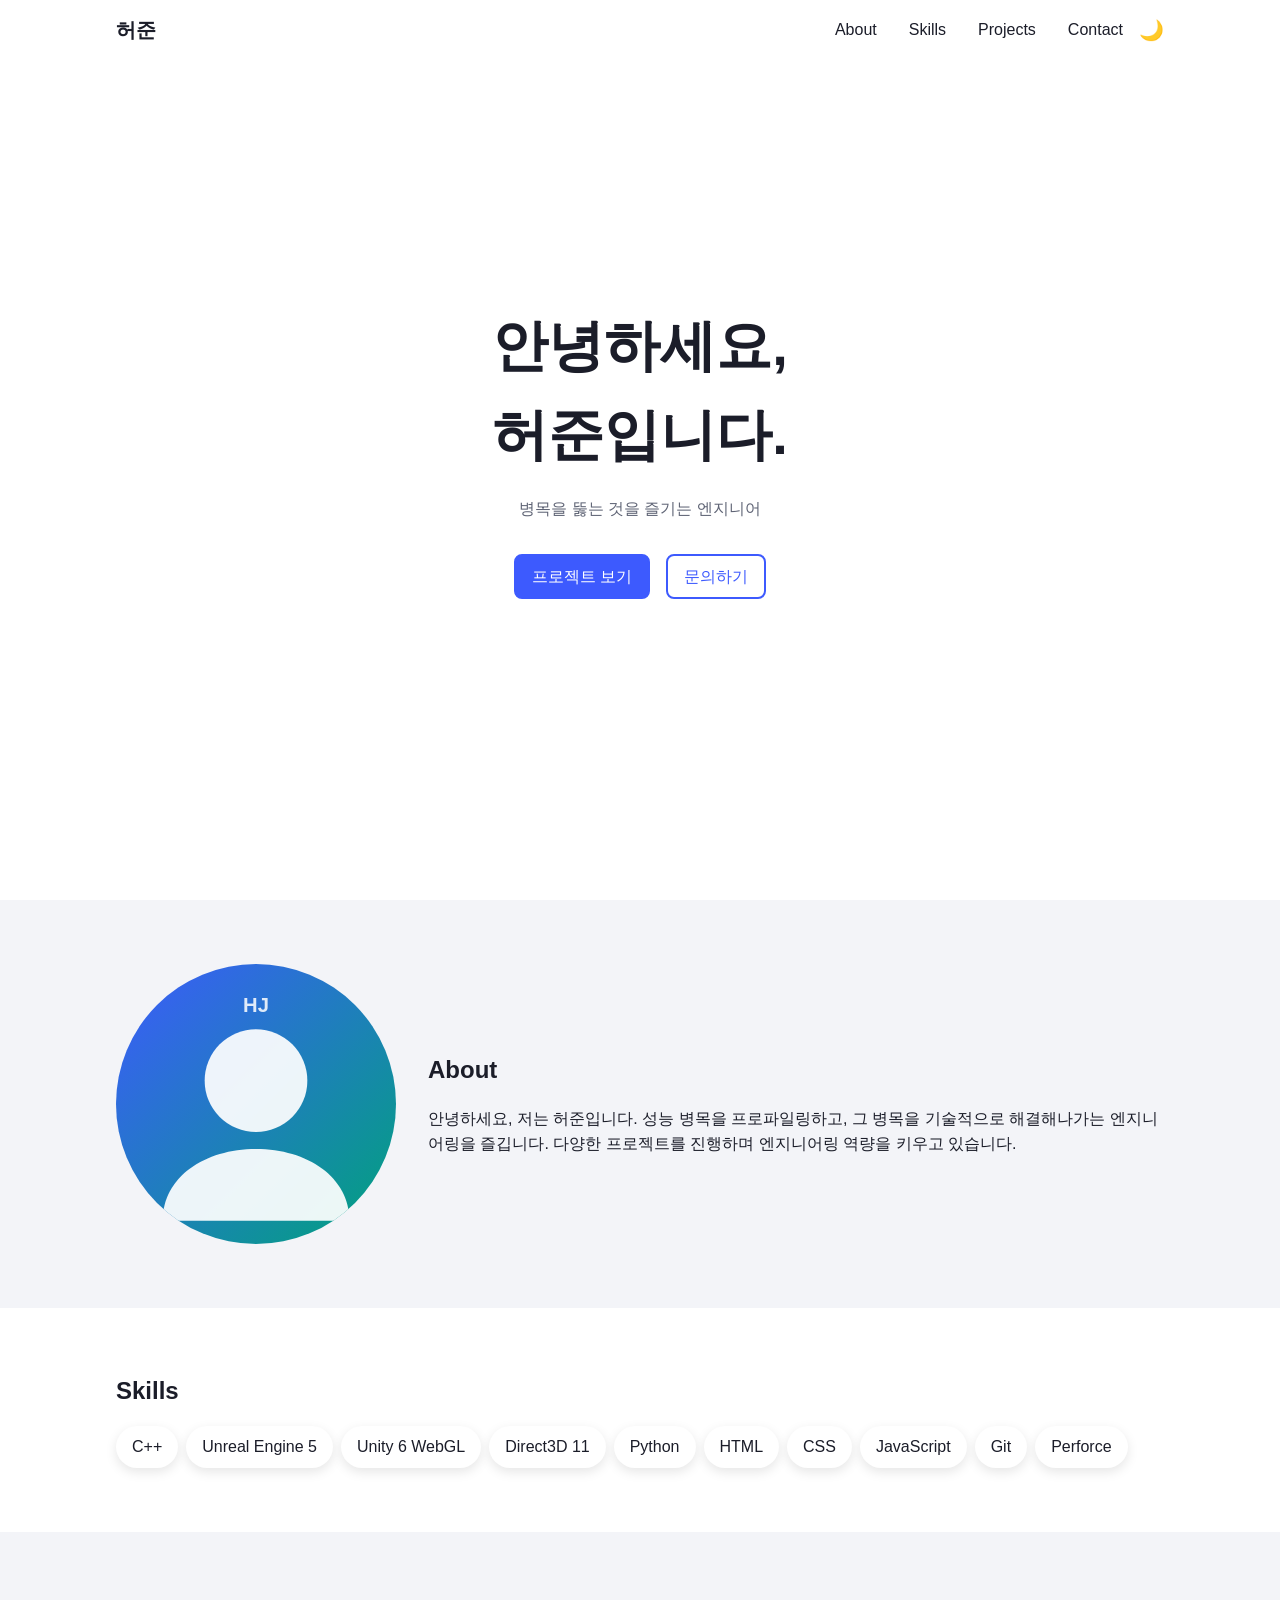
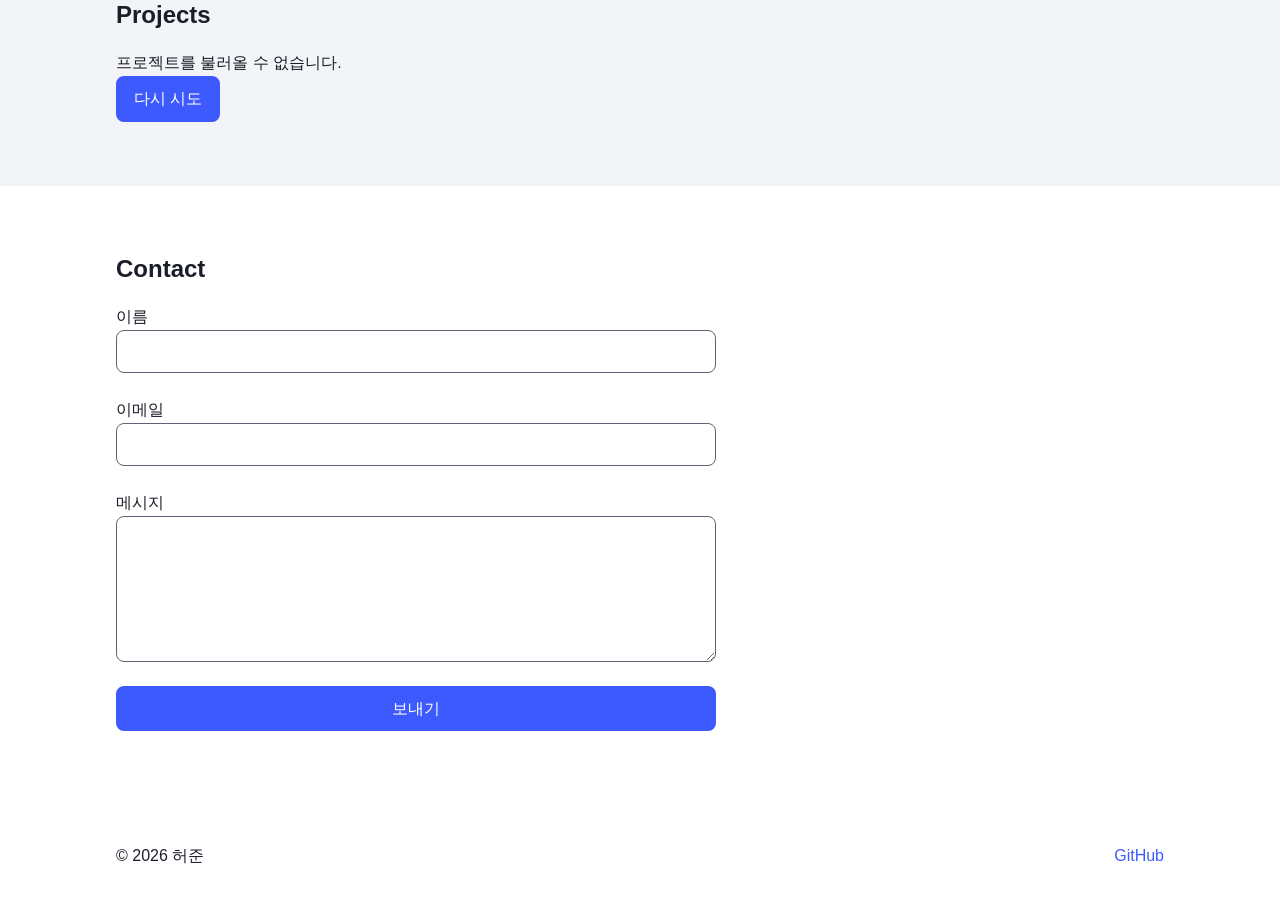
==== commit b258a6a4: "포트폴리오를 미션 요구사항만 충족하는 최소 구성으로 단순화 사용자가 이전 결과물이 미션 요구에 비해 과하고 복잡해 이해하기 어렵다고 판단해, MISSION.md 의 필수 요구사항만" ====
--- a/index.html
+++ b/index.html
@@ -3,351 +3,107 @@
 <head>
   <meta charset="UTF-8">
   <meta name="viewport" content="width=device-width, initial-scale=1">
-  <meta name="color-scheme" content="light dark">
-  <!-- TODO(user): 아래 설명/제목의 이름과 소개 문구를 본인 것으로 바꾸세요. -->
-  <meta name="description" content="허준의 포트폴리오 - 순수 HTML, CSS, JavaScript로 만든 반응형 자기소개 웹페이지입니다.">
-  <meta name="author" content="허준">
-  <title>허준 | 나를 소개하는 웹페이지</title>
+  <title>허준 | 포트폴리오</title>
+  <link rel="stylesheet" href="css/style.css">
+  <script src="js/main.js" defer></script>
+</head>
+<body>
+  <header class="header">
+    <nav class="nav container">
+      <a class="logo" href="#hero">허준</a>
 
-  <link rel="icon" type="image/svg+xml" href="./images/favicon.svg">
-  <link rel="stylesheet" href="./css/style.css">
-
-  <!--
-    모든 자바스크립트는 외부 파일 + defer 로 연결한다.
-    defer 는 HTML 파싱을 막지 않고, 문서 파싱이 끝난 뒤 "작성된 순서대로" 실행되므로
-    config -> utils -> 각 기능 모듈 -> main(부트스트랩) 순서가 보장된다.
-  -->
-  <script defer src="./js/config.js"></script>
-  <script defer src="./js/utils.js"></script>
-  <script defer src="./js/theme.js"></script>
-  <script defer src="./js/nav.js"></script>
-  <script defer src="./js/scroll.js"></script>
-  <script defer src="./js/reveal.js"></script>
-  <script defer src="./js/projects.js"></script>
-  <script defer src="./js/form.js"></script>
-  <script defer src="./js/typing.js"></script>
-  <script defer src="./js/main.js"></script>
-</head>
-
-<body>
-  <!-- ============================================================
-       인라인 SVG 아이콘 스프라이트
-       외부 아이콘 폰트(Font Awesome) / CDN 을 쓰지 않기 위한 대체 수단.
-       네트워크 요청이 0건이고, currentColor 를 쓰므로 다크 모드에 자동으로 따라온다.
-       ============================================================ -->
-  <svg class="sprite" hidden aria-hidden="true" focusable="false">
-    <symbol id="icon-menu" viewBox="0 0 24 24" fill="none" stroke="currentColor" stroke-width="2" stroke-linecap="round">
-      <line x1="3" y1="6" x2="21" y2="6"></line>
-      <line x1="3" y1="12" x2="21" y2="12"></line>
-      <line x1="3" y1="18" x2="21" y2="18"></line>
-    </symbol>
-    <symbol id="icon-close" viewBox="0 0 24 24" fill="none" stroke="currentColor" stroke-width="2" stroke-linecap="round">
-      <line x1="5" y1="5" x2="19" y2="19"></line>
-      <line x1="19" y1="5" x2="5" y2="19"></line>
-    </symbol>
-    <symbol id="icon-sun" viewBox="0 0 24 24" fill="none" stroke="currentColor" stroke-width="2" stroke-linecap="round">
-      <circle cx="12" cy="12" r="4"></circle>
-      <line x1="12" y1="2" x2="12" y2="4"></line>
-      <line x1="12" y1="20" x2="12" y2="22"></line>
-      <line x1="4.2" y1="4.2" x2="5.6" y2="5.6"></line>
-      <line x1="18.4" y1="18.4" x2="19.8" y2="19.8"></line>
-      <line x1="2" y1="12" x2="4" y2="12"></line>
-      <line x1="20" y1="12" x2="22" y2="12"></line>
-      <line x1="4.2" y1="19.8" x2="5.6" y2="18.4"></line>
-      <line x1="18.4" y1="5.6" x2="19.8" y2="4.2"></line>
-    </symbol>
-    <symbol id="icon-moon" viewBox="0 0 24 24" fill="none" stroke="currentColor" stroke-width="2" stroke-linecap="round" stroke-linejoin="round">
-      <path d="M20 14.5A8.5 8.5 0 0 1 9.5 4a8.5 8.5 0 1 0 10.5 10.5z"></path>
-    </symbol>
-    <symbol id="icon-arrow-up" viewBox="0 0 24 24" fill="none" stroke="currentColor" stroke-width="2" stroke-linecap="round" stroke-linejoin="round">
-      <line x1="12" y1="20" x2="12" y2="5"></line>
-      <polyline points="5 12 12 5 19 12"></polyline>
-    </symbol>
-    <symbol id="icon-star" viewBox="0 0 24 24" fill="currentColor" stroke="none">
-      <path d="M12 2.6l2.9 5.9 6.5.9-4.7 4.6 1.1 6.5-5.8-3.1-5.8 3.1 1.1-6.5L2.6 9.4l6.5-.9z"></path>
-    </symbol>
-    <symbol id="icon-fork" viewBox="0 0 24 24" fill="none" stroke="currentColor" stroke-width="2" stroke-linecap="round" stroke-linejoin="round">
-      <circle cx="6" cy="5" r="2.5"></circle>
-      <circle cx="18" cy="5" r="2.5"></circle>
-      <circle cx="12" cy="19" r="2.5"></circle>
-      <path d="M6 7.5v2a2.5 2.5 0 0 0 2.5 2.5h7A2.5 2.5 0 0 0 18 9.5v-2"></path>
-      <line x1="12" y1="12" x2="12" y2="16.5"></line>
-    </symbol>
-    <symbol id="icon-github" viewBox="0 0 24 24" fill="currentColor" stroke="none">
-      <path d="M12 1.5A10.5 10.5 0 0 0 1.5 12c0 4.64 3 8.57 7.18 9.96.52.1.71-.23.71-.5v-1.76c-2.92.64-3.54-1.4-3.54-1.4-.48-1.22-1.17-1.55-1.17-1.55-.95-.65.07-.64.07-.64 1.06.07 1.61 1.09 1.61 1.09.94 1.6 2.46 1.14 3.06.87.1-.68.37-1.15.66-1.41-2.33-.27-4.78-1.17-4.78-5.2 0-1.15.41-2.09 1.08-2.83-.11-.27-.47-1.34.1-2.79 0 0 .88-.28 2.89 1.08a9.9 9.9 0 0 1 5.26 0c2-1.36 2.88-1.08 2.88-1.08.58 1.45.22 2.52.11 2.79.68.74 1.08 1.68 1.08 2.83 0 4.04-2.45 4.93-4.79 5.19.38.33.71.97.71 1.95v2.89c0 .28.19.61.72.5A10.5 10.5 0 0 0 22.5 12 10.5 10.5 0 0 0 12 1.5z"></path>
-    </symbol>
-    <symbol id="icon-mail" viewBox="0 0 24 24" fill="none" stroke="currentColor" stroke-width="2" stroke-linecap="round" stroke-linejoin="round">
-      <rect x="2.5" y="4.5" width="19" height="15" rx="2"></rect>
-      <polyline points="3 6 12 13 21 6"></polyline>
-    </symbol>
-    <symbol id="icon-link" viewBox="0 0 24 24" fill="none" stroke="currentColor" stroke-width="2" stroke-linecap="round" stroke-linejoin="round">
-      <path d="M14 4h6v6"></path>
-      <line x1="20" y1="4" x2="11" y2="13"></line>
-      <path d="M18 14v5a1.5 1.5 0 0 1-1.5 1.5h-11A1.5 1.5 0 0 1 4 19V8a1.5 1.5 0 0 1 1.5-1.5H10"></path>
-    </symbol>
-    <symbol id="icon-alert" viewBox="0 0 24 24" fill="none" stroke="currentColor" stroke-width="2" stroke-linecap="round" stroke-linejoin="round">
-      <circle cx="12" cy="12" r="9"></circle>
-      <line x1="12" y1="7.5" x2="12" y2="13"></line>
-      <line x1="12" y1="16.5" x2="12" y2="16.6"></line>
-    </symbol>
-    <symbol id="icon-inbox" viewBox="0 0 24 24" fill="none" stroke="currentColor" stroke-width="2" stroke-linecap="round" stroke-linejoin="round">
-      <path d="M3 13h5l1.5 3h5L16 13h5"></path>
-      <path d="M5.5 4.5h13l2.5 8.5v5a1.5 1.5 0 0 1-1.5 1.5h-15A1.5 1.5 0 0 1 3 18v-5z"></path>
-    </symbol>
-  </svg>
-
-  <a class="skip-link" href="#main">본문 바로가기</a>
-
-  <!-- ============================ HEADER / NAV ============================ -->
-  <header class="header" id="site-header">
-    <nav class="nav container" id="primary-nav" aria-label="주요 메뉴">
-      <a class="nav__logo" href="#hero">
-        <span class="nav__logo-mark" aria-hidden="true">HJ</span>
-        <span class="nav__logo-text">허준</span>
-      </a>
-
-      <ul class="nav__list" id="nav-menu">
-        <li class="nav__item"><a class="nav__link" href="#hero">Home</a></li>
-        <li class="nav__item"><a class="nav__link" href="#about">About</a></li>
-        <li class="nav__item"><a class="nav__link" href="#skills">Skills</a></li>
-        <li class="nav__item"><a class="nav__link" href="#projects">Projects</a></li>
-        <li class="nav__item"><a class="nav__link" href="#contact">Contact</a></li>
+      <ul class="nav-menu" id="nav-menu">
+        <li><a href="#about">About</a></li>
+        <li><a href="#skills">Skills</a></li>
+        <li><a href="#projects">Projects</a></li>
+        <li><a href="#contact">Contact</a></li>
       </ul>
 
-      <div class="nav__actions">
-        <button class="icon-btn" id="theme-toggle" type="button" aria-pressed="false" aria-label="다크 모드 켜기">
-          <svg class="icon icon--sun" aria-hidden="true" focusable="false"><use href="#icon-sun"></use></svg>
-          <svg class="icon icon--moon" aria-hidden="true" focusable="false"><use href="#icon-moon"></use></svg>
-        </button>
-
-        <button class="icon-btn nav__toggle" id="nav-toggle" type="button" aria-controls="nav-menu" aria-expanded="false" aria-label="메뉴 열기">
-          <svg class="icon icon--menu" aria-hidden="true" focusable="false"><use href="#icon-menu"></use></svg>
-          <svg class="icon icon--close" aria-hidden="true" focusable="false"><use href="#icon-close"></use></svg>
-        </button>
-      </div>
+      <button class="icon-btn" id="theme-toggle" type="button" aria-label="다크 모드 전환">🌙</button>
+      <button class="icon-btn nav-toggle" id="nav-toggle" type="button" aria-label="메뉴 열기">☰</button>
     </nav>
   </header>
 
-  <!-- ================================ MAIN ================================ -->
-  <main id="main" tabindex="-1">
-
-    <!-- ------------------------------ HERO ------------------------------ -->
-    <section class="section hero" id="hero" aria-labelledby="hero-title">
-      <div class="container hero__inner">
-        <p class="hero__eyebrow reveal">Hello, World!</p>
-        <!-- TODO(user): 이름을 본인 이름으로 교체하세요. -->
-        <h1 class="hero__title reveal" id="hero-title">
-          안녕하세요,<br>
-          <span class="hero__name">허준</span>입니다.
-        </h1>
-        <!-- TODO(user): 한 줄 소개를 본인 문구로 교체하세요. data-typing-text 가 타이핑 효과의 원본 문구입니다. -->
-        <p class="hero__tagline reveal">
-          <span class="typing" id="hero-typing" data-typing-text="웹과 AI를 함께 배우는 개발자">웹과 AI를 함께 배우는 개발자</span>
-        </p>
-        <p class="hero__desc reveal">
-          외부 라이브러리 없이 HTML · CSS · JavaScript 만으로 만든 반응형 포트폴리오입니다.
-        </p>
-        <div class="hero__actions reveal">
-          <a class="btn btn--primary" href="#projects">프로젝트 보기</a>
-          <a class="btn btn--ghost" href="#contact">문의하기</a>
+  <main>
+    <section class="section hero" id="hero">
+      <div class="container">
+        <h1>안녕하세요,<br>허준입니다.</h1>
+        <p>병목을 뚫는 것을 즐기는 엔지니어</p>
+        <div class="hero-buttons">
+          <a class="btn" href="#projects">프로젝트 보기</a>
+          <a class="btn btn-outline" href="#contact">문의하기</a>
         </div>
       </div>
     </section>
 
-    <!-- ------------------------------ ABOUT ----------------------------- -->
-    <section class="section" id="about" aria-labelledby="about-title">
-      <div class="container">
-        <p class="section__eyebrow reveal">01 / About</p>
-        <h2 class="section__title reveal" id="about-title">저는 이런 사람입니다</h2>
-
-        <div class="about">
-          <figure class="about__figure reveal">
-            <!-- TODO(user): images/profile.svg 를 본인 사진(jpg/png/webp)으로 교체하고 alt 도 함께 수정하세요. -->
-            <img class="about__photo" src="./images/profile.svg" width="360" height="360" loading="lazy"
-                 alt="허준의 프로필 이미지 - 이니셜 HJ가 적힌 원형 아바타">
-            <figcaption class="about__caption">허준 · 프론트엔드 학습 중</figcaption>
-          </figure>
-
-          <div class="about__body reveal">
-            <!-- TODO(user): 아래 두 문단은 더미 텍스트입니다. 본인 이야기로 바꿔 주세요. -->
-            <p>
-              브라우저가 이해하는 유일한 언어인 HTML, CSS, JavaScript 부터 차근차근 익히고 있습니다.
-              화면을 그리는 것에서 멈추지 않고 <strong>사용자 이벤트 → 상태 변경 → 화면 업데이트</strong>로
-              이어지는 흐름을 코드로 설명할 수 있는 개발자가 되는 것이 목표입니다.
-            </p>
-            <p>
-              이 페이지도 프레임워크 없이 직접 만들었습니다. 다크 모드 · 햄버거 메뉴 · 스크롤 애니메이션은
-              모두 DOM API 로 구현했고, Projects 섹션은 GitHub REST API 를 호출해 로딩 · 성공 · 실패 · 빈 상태를
-              직접 처리합니다.
-            </p>
-
-            <ul class="about__facts">
-              <li class="about__fact">
-                <span class="about__fact-key">관심 분야</span>
-                <span class="about__fact-value">프론트엔드 · AI 도구 활용</span>
-              </li>
-              <li class="about__fact">
-                <span class="about__fact-key">지금 배우는 것</span>
-                <span class="about__fact-value">DOM · 비동기 · 곧 React</span>
-              </li>
-              <li class="about__fact">
-                <span class="about__fact-key">연락</span>
-                <!-- TODO(user): 이메일 주소를 본인 것으로 교체하세요. (js/config.js 의 email 값도 함께) -->
-                <span class="about__fact-value"><a class="link" href="mailto:your-email@example.com" data-email-link>your-email@example.com</a></span>
-              </li>
-            </ul>
-          </div>
+    <section class="section" id="about">
+      <div class="container about reveal">
+        <img src="images/profile.svg" alt="허준의 프로필 이미지">
+        <div>
+          <h2>About</h2>
+          <p>
+            안녕하세요, 저는 허준입니다. 성능 병목을 프로파일링하고, 그 병목을 기술적으로 해결해나가는 엔지니어링을 즐깁니다. 다양한 프로젝트를 진행하며 엔지니어링 역량을 키우고 있습니다.
+          </p>
         </div>
       </div>
     </section>
 
-    <!-- ------------------------------ SKILLS ---------------------------- -->
-    <section class="section section--alt" id="skills" aria-labelledby="skills-title">
-      <div class="container">
-        <p class="section__eyebrow reveal">02 / Skills</p>
-        <h2 class="section__title reveal" id="skills-title">사용할 수 있는 기술</h2>
-        <p class="section__lead reveal">이 페이지를 만들면서 실제로 사용한 기술들입니다.</p>
-
-        <!-- TODO(user): 기술 목록/숙련도 문구를 본인 기준으로 조정하세요. -->
-        <div class="skills">
-          <article class="skills__group reveal">
-            <h3 class="skills__group-title">마크업 &amp; 스타일</h3>
-            <ul class="skills__list">
-              <li class="skill">HTML5 시맨틱 마크업</li>
-              <li class="skill">CSS 변수 · Flexbox · Grid</li>
-              <li class="skill">반응형 (모바일 퍼스트)</li>
-              <li class="skill">웹 접근성 기초 (ARIA)</li>
-            </ul>
-          </article>
-
-          <article class="skills__group reveal">
-            <h3 class="skills__group-title">자바스크립트</h3>
-            <ul class="skills__list">
-              <li class="skill">ES6+ (화살표 함수 · 구조분해)</li>
-              <li class="skill">DOM 조작 · 이벤트 처리</li>
-              <li class="skill">fetch · async / await</li>
-              <li class="skill">IntersectionObserver</li>
-            </ul>
-          </article>
-
-          <article class="skills__group reveal">
-            <h3 class="skills__group-title">도구 &amp; 그 외</h3>
-            <ul class="skills__list">
-              <li class="skill">Git · GitHub · GitHub Pages</li>
-              <li class="skill">VS Code · Live Server</li>
-              <li class="skill">GitHub REST API</li>
-              <li class="skill">Python (기초)</li>
-            </ul>
-          </article>
-        </div>
+    <section class="section" id="skills">
+      <div class="container reveal">
+        <h2>Skills</h2>
+        <ul class="skills">
+          <li>C++</li>
+          <li>Unreal Engine 5</li>
+          <li>Unity 6 WebGL</li>
+          <li>Direct3D 11</li>
+          <li>Python</li>
+          <li>HTML</li>
+          <li>CSS</li>
+          <li>JavaScript</li>
+          <li>Git</li>
+          <li>Perforce</li>
+        </ul>
       </div>
     </section>
 
-    <!-- ----------------------------- PROJECTS --------------------------- -->
-    <section class="section" id="projects" aria-labelledby="projects-title">
+    <section class="section" id="projects">
       <div class="container">
-        <p class="section__eyebrow reveal">03 / Projects</p>
-        <h2 class="section__title reveal" id="projects-title">GitHub 저장소</h2>
-        <p class="section__lead reveal">
-          GitHub REST API 로 저장소 목록을 실시간으로 불러옵니다.
-          <span class="section__note">(비로그인 호출은 시간당 60회 제한이 있어 새로고침을 자주 하면 잠시 막힐 수 있습니다.)</span>
-        </p>
-
-        <!-- 언어별 필터 버튼: 데이터가 도착한 뒤 JS 가 채운다 (보너스 과제) -->
-        <div class="projects__filter" id="projects-filter" role="group" aria-label="프로그래밍 언어로 프로젝트 필터"></div>
-
-        <!-- 로딩 / 에러 / 빈 상태가 표시되는 영역 (스크린리더에도 전달) -->
-        <div class="projects__status" id="projects-status" role="status" aria-live="polite"></div>
-
-        <!-- 성공 상태의 카드가 렌더링되는 영역 -->
-        <div class="projects__grid" id="projects-grid"></div>
+        <h2>Projects</h2>
+        <div id="projects-status"></div>
+        <div class="projects-grid" id="projects-grid"></div>
       </div>
     </section>
 
-    <!-- ----------------------------- CONTACT ---------------------------- -->
-    <section class="section section--alt" id="contact" aria-labelledby="contact-title">
-      <div class="container container--narrow">
-        <p class="section__eyebrow reveal">04 / Contact</p>
-        <h2 class="section__title reveal" id="contact-title">메시지 보내기</h2>
-        <p class="section__lead reveal">
-          궁금한 점이 있다면 아래 폼으로 남겨 주세요.
-          <span class="section__note">(이 폼은 백엔드 없이 프론트엔드 유효성 검사만 수행합니다.)</span>
-        </p>
+    <section class="section" id="contact">
+      <div class="container reveal">
+        <h2>Contact</h2>
+        <form class="form" id="contact-form" novalidate>
+          <label for="name">이름</label>
+          <input type="text" id="name" name="name">
+          <p class="error" id="name-error"></p>
 
-        <!--
-          novalidate: 브라우저 기본 말풍선 대신 우리가 만든 에러 메시지를 항상 보여주기 위해 사용.
-          required 속성은 의미 전달(접근성)을 위해 그대로 남겨 둔다.
-        -->
-        <form class="form reveal" id="contact-form" novalidate>
-          <div class="field">
-            <label class="field__label" for="contact-name">이름 <span class="field__required" aria-hidden="true">*</span></label>
-            <input class="field__input" type="text" id="contact-name" name="name"
-                   required autocomplete="name" placeholder="홍길동"
-                   aria-describedby="contact-name-error">
-            <p class="field__error" id="contact-name-error" role="alert"></p>
-          </div>
+          <label for="email">이메일</label>
+          <input type="email" id="email" name="email">
+          <p class="error" id="email-error"></p>
 
-          <div class="field">
-            <label class="field__label" for="contact-email">이메일 <span class="field__required" aria-hidden="true">*</span></label>
-            <input class="field__input" type="email" id="contact-email" name="email"
-                   required autocomplete="email" placeholder="you@example.com"
-                   aria-describedby="contact-email-error">
-            <p class="field__error" id="contact-email-error" role="alert"></p>
-          </div>
+          <label for="message">메시지</label>
+          <textarea id="message" name="message" rows="5"></textarea>
+          <p class="error" id="message-error"></p>
 
-          <div class="field">
-            <label class="field__label" for="contact-message">메시지 <span class="field__required" aria-hidden="true">*</span></label>
-            <textarea class="field__input field__input--textarea" id="contact-message" name="message"
-                      rows="6" required placeholder="10자 이상 입력해 주세요."
-                      aria-describedby="contact-message-error"></textarea>
-            <p class="field__error" id="contact-message-error" role="alert"></p>
-          </div>
-
-          <div class="form__footer">
-            <button class="btn btn--primary" id="contact-submit" type="submit">보내기</button>
-            <p class="form__success" id="form-success" role="status"></p>
-          </div>
+          <button class="btn" type="submit">보내기</button>
+          <p class="success" id="form-success"></p>
         </form>
       </div>
     </section>
-
   </main>
 
-  <!-- ================================ FOOTER ============================== -->
   <footer class="footer">
-    <div class="container footer__inner">
-      <p class="footer__copy">
-        &copy; <span id="footer-year">2026</span> 허준. All rights reserved.
-      </p>
-
-      <ul class="footer__socials">
-        <li>
-          <!-- href 는 js/config.js 의 githubUsername 에서 자동으로 채워집니다. -->
-          <a class="footer__social" href="https://github.com" data-github-link target="_blank" rel="noopener noreferrer">
-            <svg class="icon" aria-hidden="true" focusable="false"><use href="#icon-github"></use></svg>
-            GitHub<span class="sr-only">(새 창에서 열림)</span>
-          </a>
-        </li>
-        <li>
-          <a class="footer__social" href="mailto:your-email@example.com" data-email-link>
-            <svg class="icon" aria-hidden="true" focusable="false"><use href="#icon-mail"></use></svg>
-            Email
-          </a>
-        </li>
-        <!-- TODO(user): LinkedIn 등 다른 소셜 링크가 있으면 js/config.js 의 socials 에 주소를 채우세요.
-             값이 비어 있으면 아래 항목은 자동으로 숨겨집니다. -->
-        <li data-social-item="linkedin" hidden>
-          <a class="footer__social" data-social-link="linkedin" target="_blank" rel="noopener noreferrer">
-            <svg class="icon" aria-hidden="true" focusable="false"><use href="#icon-link"></use></svg>
-            LinkedIn<span class="sr-only">(새 창에서 열림)</span>
-          </a>
-        </li>
-      </ul>
+    <div class="container">
+      <p>&copy; 2026 허준</p>
+      <a href="https://github.com/nansu0425" target="_blank" rel="noopener">GitHub</a>
     </div>
   </footer>
 
-  <button class="scroll-top" id="scroll-top" type="button" aria-label="페이지 맨 위로 이동">
-    <svg class="icon" aria-hidden="true" focusable="false"><use href="#icon-arrow-up"></use></svg>
-  </button>
+  <button class="scroll-top" id="scroll-top" type="button" aria-label="맨 위로">↑</button>
 </body>
 </html>
--- a/css/style.css
+++ b/css/style.css
@@ -1,1320 +1,362 @@
-/* ==========================================================================
-   B1-1 · 나를 소개하는 웹페이지
-   순수 CSS (외부 라이브러리 · CDN · 웹폰트 없음)
-
-   목차
-   01. 디자인 토큰 (:root)
-   02. 다크 모드 토큰
-   03. 리셋 & 베이스
-   04. 유틸리티 (container / sr-only / skip-link)
-   05. 버튼
-   06. 헤더 & 네비게이션 (Flexbox)
-   07. 섹션 공통
-   08. Hero
-   09. About
-   10. Skills
-   11. Projects (CSS Grid + 상태 UI)
-   12. Contact 폼
-   13. Footer
-   14. 스크롤 탑 버튼
-   15. 스크롤 등장 애니메이션 (reveal)
-   16. 반응형 - 768px (태블릿)
-   17. 반응형 - 1024px (데스크톱)
-   18. 모션 최소화 환경 대응
-   ========================================================================== */
-
-/* ==========================================================================
-   01. 디자인 토큰 — 색상 / 폰트 / 간격을 CSS 변수로 한 곳에서 관리한다.
-   원시 색상값을 컴포넌트에 직접 쓰지 않으므로, 다크 모드는 아래 02번에서
-   "같은 이름의 변수 값만 교체"하면 되고 컴포넌트 CSS 는 한 줄도 고치지 않는다.
-   ========================================================================== */
+/* 변수 */
 :root {
-  /* --- 색상 (의미 기반 토큰) --- */
-  --color-bg: #f7f8fb;
-  --color-surface: #ffffff;
-  --color-surface-2: #eef1f7;
-  --color-text: #16192b;
-  --color-text-muted: #5a6072;
-  --color-border: #dfe3ec;
+  --color-bg: #ffffff;
+  --color-bg-alt: #f3f4f8;
+  --color-text: #1b1d29;
+  --color-muted: #5f6475;
   --color-primary: #3d5afe;
-  --color-primary-strong: #2f46d1;
-  --color-primary-soft: #e6eaff;
-  --color-on-primary: #ffffff;
-  --color-accent: #00a37a;
-  --color-danger: #d32f4b;
-  --color-danger-soft: #fdecef;
+  --color-error: #d32f4b;
   --color-success: #0f8a5f;
-  --color-success-soft: #e6f6ef;
-  --color-header-bg: rgba(247, 248, 251, 0.72);
-  --color-overlay: rgba(10, 12, 24, 0.45);
-
-  --shadow-sm: 0 1px 2px rgba(16, 20, 40, 0.06);
-  --shadow-card: 0 4px 16px rgba(16, 20, 40, 0.08);
-  --shadow-card-hover: 0 14px 32px rgba(16, 20, 40, 0.16);
-  --shadow-header: 0 2px 12px rgba(16, 20, 40, 0.1);
-
-  /* --- 타이포그래피 --- */
-  --font-sans: -apple-system, BlinkMacSystemFont, "Segoe UI", "Apple SD Gothic Neo",
-    "Noto Sans KR", "Malgun Gothic", Roboto, "Helvetica Neue", Arial, sans-serif;
-  --font-mono: ui-monospace, SFMono-Regular, Menlo, Consolas, "D2Coding", monospace;
-
-  --fs-100: 0.75rem;   /* 12px */
-  --fs-200: 0.875rem;  /* 14px */
-  --fs-300: 1rem;      /* 16px */
-  --fs-400: 1.125rem;  /* 18px */
-  --fs-500: 1.375rem;  /* 22px */
-  --fs-600: 1.75rem;   /* 28px */
-  --fs-700: 2.25rem;   /* 36px */
-  --fs-800: 2.75rem;   /* 44px */
-
-  --lh-tight: 1.25;
-  --lh-base: 1.7;
-  --fw-regular: 400;
-  --fw-medium: 500;
-  --fw-bold: 700;
-
-  /* --- 간격 (4px 배수 스케일) --- */
-  --space-1: 0.25rem;  /* 4px */
-  --space-2: 0.5rem;   /* 8px */
-  --space-3: 0.75rem;  /* 12px */
-  --space-4: 1rem;     /* 16px */
-  --space-5: 1.5rem;   /* 24px */
-  --space-6: 2rem;     /* 32px */
-  --space-7: 3rem;     /* 48px */
-  --space-8: 4.5rem;   /* 72px */
-
-  /* --- 형태 / 모션 / 레이아웃 --- */
-  --radius-sm: 6px;
-  --radius-md: 12px;
-  --radius-lg: 20px;
-  --radius-pill: 999px;
-
-  --dur-fast: 120ms;
-  --dur-base: 240ms;
-  --dur-slow: 560ms;
-  --ease: cubic-bezier(0.4, 0, 0.2, 1);
-
-  --header-h: 60px;
-  --container-max: 1120px;
-  --tap-min: 44px;
-
-  color-scheme: light;
-}
-
-/* ==========================================================================
-   02. 다크 모드 토큰
-   (a) [data-theme="dark"] — 사용자가 토글로 직접 선택했을 때 (JS 가 붙인다)
-   (b) prefers-color-scheme — JS 가 실행되기 전이거나 저장된 값이 없을 때의
-       초기 화면. 사용자가 명시적으로 라이트를 골랐다면(:not([data-theme="light"]))
-       무시한다.  ← 보너스 과제 "시스템 다크 모드 감지"
-   ========================================================================== */
+  --shadow: 0 4px 12px rgba(0, 0, 0, 0.1);
+
+  --font: "Segoe UI", "Malgun Gothic", "Apple SD Gothic Neo", sans-serif;
+
+  --space-s: 0.5rem;
+  --space-m: 1rem;
+  --space-l: 2rem;
+  --space-xl: 4rem;
+}
+
 [data-theme="dark"] {
-  --color-bg: #0e1118;
-  --color-surface: #161b26;
-  --color-surface-2: #1f2634;
+  --color-bg: #12151d;
+  --color-bg-alt: #1c212c;
   --color-text: #e8ebf2;
-  --color-text-muted: #a3acc0;
-  --color-border: #2b3345;
+  --color-muted: #a3acc0;
   --color-primary: #8ea2ff;
-  --color-primary-strong: #a9b8ff;
-  --color-primary-soft: #232b45;
-  --color-on-primary: #0e1118;
-  --color-accent: #4fd1a5;
-  --color-danger: #ff8093;
-  --color-danger-soft: #331b22;
-  --color-success: #5ad6a0;
-  --color-success-soft: #142b23;
-  --color-header-bg: rgba(14, 17, 24, 0.72);
-  --color-overlay: rgba(0, 0, 0, 0.6);
-
-  --shadow-sm: 0 1px 2px rgba(0, 0, 0, 0.5);
-  --shadow-card: 0 4px 16px rgba(0, 0, 0, 0.45);
-  --shadow-card-hover: 0 14px 32px rgba(0, 0, 0, 0.6);
-  --shadow-header: 0 2px 12px rgba(0, 0, 0, 0.5);
-
-  color-scheme: dark;
-}
-
-@media (prefers-color-scheme: dark) {
-  :root:not([data-theme="light"]) {
-    --color-bg: #0e1118;
-    --color-surface: #161b26;
-    --color-surface-2: #1f2634;
-    --color-text: #e8ebf2;
-    --color-text-muted: #a3acc0;
-    --color-border: #2b3345;
-    --color-primary: #8ea2ff;
-    --color-primary-strong: #a9b8ff;
-    --color-primary-soft: #232b45;
-    --color-on-primary: #0e1118;
-    --color-accent: #4fd1a5;
-    --color-danger: #ff8093;
-    --color-danger-soft: #331b22;
-    --color-success: #5ad6a0;
-    --color-success-soft: #142b23;
-    --color-header-bg: rgba(14, 17, 24, 0.72);
-    --color-overlay: rgba(0, 0, 0, 0.6);
-
-    --shadow-sm: 0 1px 2px rgba(0, 0, 0, 0.5);
-    --shadow-card: 0 4px 16px rgba(0, 0, 0, 0.45);
-    --shadow-card-hover: 0 14px 32px rgba(0, 0, 0, 0.6);
-    --shadow-header: 0 2px 12px rgba(0, 0, 0, 0.5);
-
-    color-scheme: dark;
-  }
-}
-
-/* ==========================================================================
-   03. 리셋 & 베이스
-   ========================================================================== */
-*,
-*::before,
-*::after {
+  --color-error: #ff7b8f;
+  --color-success: #4fd1a1;
+  --shadow: 0 4px 12px rgba(0, 0, 0, 0.5);
+}
+
+/* 기본 */
+* {
   box-sizing: border-box;
-}
-
-html {
-  /* 부드러운 스크롤은 JS(scrollIntoView)에서 제어한다.
-     CSS 전역 smooth 를 켜두면 모션 최소화 설정을 코드로 끄기 어려워진다. */
-  scroll-behavior: auto;
-  -webkit-text-size-adjust: 100%;
-  background-color: var(--color-bg);
-}
-
-body {
-  margin: 0;
-  background-color: var(--color-bg);
-  color: var(--color-text);
-  font-family: var(--font-sans);
-  font-size: var(--fs-300);
-  line-height: var(--lh-base);
-  overflow-x: hidden;
-  transition: background-color var(--dur-base) var(--ease), color var(--dur-base) var(--ease);
-}
-
-/* 모바일 메뉴가 열려 있는 동안 배경 스크롤 잠금 (인라인 스타일 대신 클래스 사용) */
-body.is-menu-open {
-  overflow: hidden;
-}
-
-h1, h2, h3, h4, p, figure, blockquote {
-  margin: 0;
-}
-
-ul, ol {
   margin: 0;
   padding: 0;
+}
+
+html {
+  scroll-behavior: smooth;
+  scroll-padding-top: 60px;
+}
+
+body {
+  font-family: var(--font);
+  line-height: 1.6;
+  color: var(--color-text);
+  background: var(--color-bg);
+}
+
+a {
+  color: var(--color-primary);
+  text-decoration: none;
+}
+
+ul {
   list-style: none;
 }
 
-img, svg {
-  display: block;
-  max-width: 100%;
-}
-
-img {
-  height: auto;
-}
-
-a {
-  color: inherit;
-  text-decoration: none;
-}
-
-button,
-input,
-textarea {
+h2 {
+  margin-bottom: var(--space-m);
+}
+
+.container {
+  max-width: 1080px;
+  margin: 0 auto;
+  padding: 0 var(--space-m);
+}
+
+.section {
+  padding: var(--space-xl) 0;
+}
+
+.section:nth-of-type(even) {
+  background: var(--color-bg-alt);
+}
+
+/* 버튼 */
+.btn {
+  display: inline-block;
+  padding: var(--space-s) var(--space-m);
+  border: 2px solid var(--color-primary);
+  border-radius: 8px;
+  background: var(--color-primary);
+  color: #ffffff;
   font: inherit;
-  color: inherit;
-}
-
-button {
   cursor: pointer;
-}
-
-strong {
-  font-weight: var(--fw-bold);
-}
-
-:focus-visible {
-  outline: 2px solid var(--color-primary);
-  outline-offset: 3px;
-  border-radius: var(--radius-sm);
-}
-
-#main:focus {
-  outline: none;
-}
-
-.sprite {
-  display: none;
-}
-
-.icon {
-  width: 1.25em;
-  height: 1.25em;
-  flex: none;
-}
-
-.link {
+  transition: transform 0.2s, opacity 0.2s;
+}
+
+.btn:hover {
+  transform: translateY(-2px);
+  opacity: 0.85;
+}
+
+.btn-outline {
+  background: transparent;
   color: var(--color-primary);
-  text-decoration: underline;
-  text-underline-offset: 3px;
-  transition: color var(--dur-fast) var(--ease);
-}
-
-.link:hover {
-  color: var(--color-primary-strong);
-}
-
-/* ==========================================================================
-   04. 유틸리티
-   ========================================================================== */
-.container {
-  width: 100%;
-  max-width: var(--container-max);
-  margin-inline: auto;
-  padding-inline: var(--space-4);
-}
-
-.container--narrow {
-  max-width: 720px;
-}
-
-.sr-only {
-  position: absolute;
-  width: 1px;
-  height: 1px;
-  padding: 0;
-  margin: -1px;
-  overflow: hidden;
-  clip: rect(0 0 0 0);
-  clip-path: inset(50%);
-  white-space: nowrap;
-  border: 0;
-}
-
-.skip-link {
-  position: absolute;
-  top: var(--space-2);
-  left: var(--space-2);
-  z-index: 200;
-  padding: var(--space-2) var(--space-4);
-  background-color: var(--color-primary);
-  color: var(--color-on-primary);
-  border-radius: var(--radius-sm);
-  transform: translateY(-200%);
-  transition: transform var(--dur-fast) var(--ease);
-}
-
-.skip-link:focus-visible {
-  transform: translateY(0);
-}
-
-/* ==========================================================================
-   05. 버튼 — hover 효과 + transition
-   ========================================================================== */
-.btn {
-  display: inline-flex;
-  align-items: center;
-  justify-content: center;
-  gap: var(--space-2);
-  min-height: var(--tap-min);
-  padding: var(--space-3) var(--space-5);
-  border: 1px solid transparent;
-  border-radius: var(--radius-pill);
-  font-size: var(--fs-300);
-  font-weight: var(--fw-medium);
-  text-align: center;
-  transition: background-color var(--dur-base) var(--ease),
-    color var(--dur-base) var(--ease),
-    border-color var(--dur-base) var(--ease),
-    box-shadow var(--dur-base) var(--ease),
-    transform var(--dur-base) var(--ease);
-}
-
-.btn--primary {
-  background-color: var(--color-primary);
-  color: var(--color-on-primary);
-  box-shadow: var(--shadow-sm);
-}
-
-.btn--primary:hover {
-  background-color: var(--color-primary-strong);
-  box-shadow: var(--shadow-card);
-  transform: translateY(-2px);
-}
-
-.btn--ghost {
-  background-color: transparent;
-  color: var(--color-text);
-  border-color: var(--color-border);
-}
-
-.btn--ghost:hover {
-  background-color: var(--color-surface);
-  border-color: var(--color-primary);
-  color: var(--color-primary);
-  transform: translateY(-2px);
-}
-
-.btn--small {
-  min-height: 36px;
-  padding: var(--space-2) var(--space-4);
-  font-size: var(--fs-200);
-}
-
-.btn:active {
-  transform: translateY(0);
 }
 
 .icon-btn {
-  display: inline-flex;
-  align-items: center;
-  justify-content: center;
-  width: var(--tap-min);
-  height: var(--tap-min);
-  padding: 0;
-  background-color: transparent;
-  border: 1px solid var(--color-border);
-  border-radius: var(--radius-pill);
-  color: var(--color-text);
-  transition: background-color var(--dur-base) var(--ease),
-    border-color var(--dur-base) var(--ease),
-    color var(--dur-base) var(--ease);
-}
-
-.icon-btn:hover {
-  background-color: var(--color-primary-soft);
-  border-color: var(--color-primary);
-  color: var(--color-primary);
-}
-
-/* 테마 토글: 현재 테마에 맞는 아이콘 하나만 보인다 */
-.icon--moon,
-.icon--close {
-  display: none;
-}
-
-[data-theme="dark"] .icon--sun {
-  display: none;
-}
-
-[data-theme="dark"] .icon--moon {
-  display: block;
-}
-
-@media (prefers-color-scheme: dark) {
-  :root:not([data-theme="light"]) .icon--sun {
-    display: none;
-  }
-
-  :root:not([data-theme="light"]) .icon--moon {
-    display: block;
-  }
-}
-
-/* 햄버거: 메뉴가 열리면 X 아이콘으로 바뀐다 */
-.nav.active .icon--menu {
-  display: none;
-}
-
-.nav.active .icon--close {
-  display: block;
-}
-
-/* ==========================================================================
-   06. 헤더 & 네비게이션 — Flexbox (로고 왼쪽 / 메뉴·액션 오른쪽)
-   ========================================================================== */
+  border: none;
+  background: none;
+  font-size: 1.25rem;
+  cursor: pointer;
+}
+
+/* 헤더 · 네비게이션 (Flexbox) */
 .header {
   position: fixed;
   top: 0;
   left: 0;
-  right: 0;
-  z-index: 100;
-  background-color: transparent;
-  transition: background-color var(--dur-base) var(--ease),
-    box-shadow var(--dur-base) var(--ease),
-    border-color var(--dur-base) var(--ease);
-  border-bottom: 1px solid transparent;
-}
-
-/* 스크롤 60px 이상에서 JS 가 붙이는 클래스 → 배경색 변경 */
-.header.is-scrolled {
-  background-color: var(--color-header-bg);
-  backdrop-filter: blur(12px);
-  box-shadow: var(--shadow-header);
-  border-bottom-color: var(--color-border);
-}
-
-/* 모바일에서 메뉴를 열면 패널 배경이 필요하므로 헤더도 불투명하게 */
-.header:has(.nav.active) {
-  background-color: var(--color-header-bg);
-  backdrop-filter: blur(12px);
-  border-bottom-color: var(--color-border);
-}
-
-/*
-  backdrop-filter 폴백.
-  --color-header-bg 는 알파 0.72 의 반투명 색이라 "뒤를 흐리게" 하는 blur 가 함께 걸릴 때만
-  헤더 글자가 또렷하게 읽힌다. backdrop-filter 를 지원하지 않는 브라우저에서는 배경이
-  그대로 비쳐 네비 글자와 본문이 겹쳐 보일 수 있으므로, 불투명한 페이지 배경색을 대신 쓴다.
-  (뒤따르는 데스크톱 미디어 쿼리가 이 값을 다시 덮어쓸 수 있도록 여기에 둔다.)
-*/
-@supports not (backdrop-filter: blur(1px)) {
-  .header.is-scrolled,
-  .header:has(.nav.active) {
-    background-color: var(--color-bg);
-  }
+  width: 100%;
+  height: 60px;
+  z-index: 10;
+  transition: background 0.3s, box-shadow 0.3s;
+}
+
+.header.scrolled {
+  background: var(--color-bg);
+  box-shadow: var(--shadow);
 }
 
 .nav {
-  position: relative;
   display: flex;
   align-items: center;
-  justify-content: space-between;
-  gap: var(--space-3);
-  min-height: var(--header-h);
-}
-
-.nav__logo {
-  display: inline-flex;
+  gap: var(--space-m);
+  height: 100%;
+}
+
+.logo {
+  font-weight: bold;
+  font-size: 1.25rem;
+  color: var(--color-text);
+}
+
+.nav-menu {
+  display: none;
+  position: absolute;
+  top: 60px;
+  left: 0;
+  width: 100%;
+  padding: var(--space-m);
+  background: var(--color-bg);
+  box-shadow: var(--shadow);
+}
+
+.nav-menu.active {
+  display: block;
+}
+
+.nav-menu a {
+  display: block;
+  padding: var(--space-s) 0;
+  color: var(--color-text);
+}
+
+.nav-menu a:hover {
+  color: var(--color-primary);
+}
+
+#theme-toggle {
+  margin-left: auto;
+}
+
+/* Hero */
+.hero {
+  min-height: 100vh;
+  display: flex;
   align-items: center;
-  gap: var(--space-2);
-  font-weight: var(--fw-bold);
-  letter-spacing: -0.01em;
-}
-
-.nav__logo-mark {
-  display: inline-flex;
-  align-items: center;
+  text-align: center;
+}
+
+.hero .container {
+  width: 100%;
+}
+
+.hero h1 {
+  font-size: 2rem;
+  margin-bottom: var(--space-m);
+}
+
+.hero p {
+  color: var(--color-muted);
+  margin-bottom: var(--space-l);
+}
+
+.hero-buttons {
+  display: flex;
   justify-content: center;
-  width: 32px;
-  height: 32px;
-  background-color: var(--color-primary);
-  color: var(--color-on-primary);
-  border-radius: var(--radius-sm);
-  font-size: var(--fs-200);
-  transition: transform var(--dur-base) var(--ease);
-}
-
-.nav__logo:hover .nav__logo-mark {
-  transform: rotate(-8deg) scale(1.06);
-}
-
-/* 모바일 기본값: 메뉴 목록은 숨기고 햄버거 버튼만 보인다 */
-.nav__list {
-  position: absolute;
-  top: calc(100% + var(--space-2));
-  left: 0;
-  right: 0;
-  display: none;
-  flex-direction: column;
-  gap: var(--space-1);
-  padding: var(--space-3);
-  background-color: var(--color-surface);
-  border: 1px solid var(--color-border);
-  border-radius: var(--radius-md);
-  box-shadow: var(--shadow-card);
-}
-
-/* classList.toggle('active') 로 열고 닫는다 */
-.nav.active .nav__list {
-  display: flex;
-  animation: menu-in var(--dur-base) var(--ease);
-}
-
-@keyframes menu-in {
-  from {
-    opacity: 0;
-    transform: translateY(-8px);
-  }
-  to {
-    opacity: 1;
-    transform: translateY(0);
-  }
-}
-
-.nav__link {
-  display: flex;
-  align-items: center;
-  min-height: var(--tap-min);
-  padding: var(--space-2) var(--space-3);
-  border-radius: var(--radius-sm);
-  color: var(--color-text-muted);
-  font-weight: var(--fw-medium);
-  transition: color var(--dur-fast) var(--ease), background-color var(--dur-fast) var(--ease);
-}
-
-.nav__link:hover {
-  color: var(--color-primary);
-  background-color: var(--color-primary-soft);
-}
-
-.nav__link.is-current {
-  color: var(--color-primary);
-}
-
-.nav__actions {
-  display: flex;
-  align-items: center;
-  gap: var(--space-2);
-}
-
-/* ==========================================================================
-   07. 섹션 공통
-   ========================================================================== */
-.section {
-  padding-block: var(--space-7);
-  /* 고정 헤더에 제목이 가리지 않도록 앵커 이동 시 위쪽 여백을 확보 */
-  scroll-margin-top: calc(var(--header-h) + var(--space-3));
-}
-
-.section--alt {
-  background-color: var(--color-surface-2);
-  transition: background-color var(--dur-base) var(--ease);
-}
-
-.section__eyebrow {
-  margin-bottom: var(--space-2);
-  color: var(--color-primary);
-  font-size: var(--fs-200);
-  font-weight: var(--fw-bold);
-  letter-spacing: 0.08em;
-  text-transform: uppercase;
-}
-
-.section__title {
-  margin-bottom: var(--space-4);
-  font-size: var(--fs-600);
-  line-height: var(--lh-tight);
-  letter-spacing: -0.02em;
-}
-
-.section__lead {
-  max-width: 60ch;
-  margin-bottom: var(--space-6);
-  color: var(--color-text-muted);
-}
-
-.section__note {
-  display: block;
-  margin-top: var(--space-1);
-  font-size: var(--fs-200);
-}
-
-/* ==========================================================================
-   08. Hero
-   ========================================================================== */
-.hero {
-  display: flex;
-  align-items: center;
-  min-height: 100vh;
-  min-height: 100svh;
-  padding-top: calc(var(--header-h) + var(--space-6));
-  background-image: radial-gradient(circle at 15% 20%, var(--color-primary-soft), transparent 55%);
-}
-
-.hero__eyebrow {
-  margin-bottom: var(--space-3);
-  color: var(--color-accent);
-  font-family: var(--font-mono);
-  font-size: var(--fs-200);
-  letter-spacing: 0.06em;
-}
-
-.hero__title {
-  margin-bottom: var(--space-4);
-  font-size: var(--fs-700);
-  line-height: var(--lh-tight);
-  letter-spacing: -0.03em;
-}
-
-.hero__name {
-  color: var(--color-primary);
-}
-
-.hero__tagline {
-  min-height: 1.8em;
-  margin-bottom: var(--space-3);
-  font-size: var(--fs-400);
-  font-weight: var(--fw-medium);
-}
-
-/* 타이핑 효과의 커서 (보너스 과제) */
-.typing.is-typing::after {
-  content: "|";
-  margin-left: 2px;
-  color: var(--color-primary);
-  animation: caret-blink 900ms steps(2, start) infinite;
-}
-
-@keyframes caret-blink {
-  to {
-    visibility: hidden;
-  }
-}
-
-.hero__desc {
-  max-width: 48ch;
-  margin-bottom: var(--space-6);
-  color: var(--color-text-muted);
-}
-
-.hero__actions {
-  display: flex;
-  flex-wrap: wrap;
-  gap: var(--space-3);
-}
-
-/* ==========================================================================
-   09. About — 모바일 1열, 태블릿 이상 2열 (Grid: 2차원 배치)
-   ========================================================================== */
+  gap: var(--space-m);
+}
+
+/* About */
 .about {
-  display: grid;
-  gap: var(--space-6);
-}
-
-.about__figure {
-  margin: 0;
-  text-align: center;
-}
-
-.about__photo {
-  width: min(260px, 70%);
-  aspect-ratio: 1 / 1;
-  margin-inline: auto;
-  border-radius: var(--radius-lg);
-  border: 1px solid var(--color-border);
-  background-color: var(--color-surface);
-  box-shadow: var(--shadow-card);
-  object-fit: cover;
-  transition: transform var(--dur-base) var(--ease), box-shadow var(--dur-base) var(--ease);
-}
-
-.about__photo:hover {
-  transform: translateY(-4px);
-  box-shadow: var(--shadow-card-hover);
-}
-
-.about__caption {
-  margin-top: var(--space-3);
-  color: var(--color-text-muted);
-  font-size: var(--fs-200);
-}
-
-.about__body > p + p {
-  margin-top: var(--space-4);
-}
-
-.about__facts {
-  display: grid;
-  gap: var(--space-2);
-  margin-top: var(--space-5);
-  padding-top: var(--space-5);
-  border-top: 1px solid var(--color-border);
-}
-
-.about__fact {
-  display: flex;
-  flex-wrap: wrap;
-  gap: var(--space-2) var(--space-4);
-}
-
-.about__fact-key {
-  min-width: 7rem;
-  color: var(--color-text-muted);
-  font-size: var(--fs-200);
-  font-weight: var(--fw-bold);
-}
-
-/* ==========================================================================
-   10. Skills
-   ========================================================================== */
-.skills {
-  display: grid;
-  gap: var(--space-5);
-  grid-template-columns: repeat(auto-fit, minmax(240px, 1fr));
-}
-
-.skills__group {
-  padding: var(--space-5);
-  background-color: var(--color-surface);
-  border: 1px solid var(--color-border);
-  border-radius: var(--radius-md);
-  box-shadow: var(--shadow-card);
-  transition: transform var(--dur-base) var(--ease), box-shadow var(--dur-base) var(--ease);
-}
-
-.skills__group:hover {
-  transform: translateY(-4px);
-  box-shadow: var(--shadow-card-hover);
-}
-
-.skills__group-title {
-  margin-bottom: var(--space-4);
-  font-size: var(--fs-400);
-}
-
-.skills__list {
-  display: flex;
-  flex-wrap: wrap;
-  gap: var(--space-2);
-}
-
-.skill {
-  padding: var(--space-1) var(--space-3);
-  background-color: var(--color-primary-soft);
-  color: var(--color-primary-strong);
-  border-radius: var(--radius-pill);
-  font-size: var(--fs-200);
-  font-weight: var(--fw-medium);
-}
-
-/* ==========================================================================
-   11. Projects — CSS Grid (auto-fit + minmax 로 카드 수가 화면 폭에 맞춰짐)
-   ========================================================================== */
-.projects__filter {
-  display: flex;
-  flex-wrap: wrap;
-  gap: var(--space-2);
-  margin-bottom: var(--space-5);
-}
-
-.projects__filter:empty {
-  display: none;
-}
-
-.filter-btn {
-  min-height: 36px;
-  padding: var(--space-1) var(--space-4);
-  background-color: var(--color-surface);
-  color: var(--color-text-muted);
-  border: 1px solid var(--color-border);
-  border-radius: var(--radius-pill);
-  font-size: var(--fs-200);
-  font-weight: var(--fw-medium);
-  transition: background-color var(--dur-fast) var(--ease),
-    color var(--dur-fast) var(--ease),
-    border-color var(--dur-fast) var(--ease);
-}
-
-.filter-btn:hover {
-  border-color: var(--color-primary);
-  color: var(--color-primary);
-}
-
-.filter-btn[aria-pressed="true"] {
-  background-color: var(--color-primary);
-  border-color: var(--color-primary);
-  color: var(--color-on-primary);
-}
-
-.projects__status:empty {
-  display: none;
-}
-
-.projects__grid {
-  display: grid;
-  gap: var(--space-5);
-  grid-template-columns: repeat(auto-fit, minmax(260px, 1fr));
-}
-
-.projects__grid:empty {
-  display: none;
-}
-
-/* --- 카드 --- */
-.card {
-  display: flex;
-  flex-direction: column;
-  gap: var(--space-3);
-  padding: var(--space-5);
-  background-color: var(--color-surface);
-  border: 1px solid var(--color-border);
-  border-radius: var(--radius-md);
-  box-shadow: var(--shadow-card);
-  transition: transform var(--dur-base) var(--ease),
-    box-shadow var(--dur-base) var(--ease),
-    border-color var(--dur-base) var(--ease);
-}
-
-.card:hover {
-  transform: translateY(-6px);
-  border-color: var(--color-primary);
-  box-shadow: var(--shadow-card-hover);
-}
-
-.card__title {
-  font-size: var(--fs-400);
-  line-height: var(--lh-tight);
-  word-break: break-word;
-}
-
-.card__link {
-  display: inline-flex;
-  align-items: center;
-  gap: var(--space-2);
-  color: var(--color-text);
-  transition: color var(--dur-fast) var(--ease);
-}
-
-.card__link:hover {
-  color: var(--color-primary);
-}
-
-.card__desc {
-  flex: 1 1 auto;
-  color: var(--color-text-muted);
-  font-size: var(--fs-200);
-  display: -webkit-box;
-  -webkit-line-clamp: 3;
-  -webkit-box-orient: vertical;
-  overflow: hidden;
-}
-
-.card__topics {
-  display: flex;
-  flex-wrap: wrap;
-  gap: var(--space-1);
-}
-
-.card__topic {
-  padding: 0 var(--space-2);
-  background-color: var(--color-surface-2);
-  color: var(--color-text-muted);
-  border-radius: var(--radius-sm);
-  font-size: var(--fs-100);
-}
-
-.card__meta {
-  display: flex;
-  flex-wrap: wrap;
-  align-items: center;
-  gap: var(--space-2) var(--space-4);
-  padding-top: var(--space-3);
-  border-top: 1px solid var(--color-border);
-  color: var(--color-text-muted);
-  font-size: var(--fs-100);
-}
-
-.card__meta-item {
-  display: inline-flex;
-  align-items: center;
-  gap: var(--space-1);
-}
-
-.card__meta-item .icon {
-  width: 1em;
-  height: 1em;
-}
-
-.card__lang-dot {
-  display: inline-block;
-  width: 9px;
-  height: 9px;
-  border-radius: 50%;
-  background-color: var(--color-accent);
-}
-
-/* --- 상태 UI (로딩 / 에러 / 빈 상태) --- */
-.state {
   display: flex;
   flex-direction: column;
   align-items: center;
-  gap: var(--space-3);
-  padding: var(--space-7) var(--space-4);
-  background-color: var(--color-surface);
-  border: 1px dashed var(--color-border);
-  border-radius: var(--radius-md);
-  text-align: center;
-  color: var(--color-text-muted);
-}
-
-.state__title {
+  gap: var(--space-l);
+}
+
+.about img {
+  width: 200px;
+  border-radius: 50%;
+}
+
+/* Skills */
+.skills {
+  display: flex;
+  flex-wrap: wrap;
+  gap: var(--space-s);
+}
+
+.skills li {
+  padding: var(--space-s) var(--space-m);
+  border-radius: 999px;
+  background: var(--color-bg);
+  box-shadow: var(--shadow);
+}
+
+/* Projects (Grid) */
+.projects-grid {
+  display: grid;
+  grid-template-columns: repeat(auto-fit, minmax(260px, 1fr));
+  gap: var(--space-m);
+}
+
+.card {
+  padding: var(--space-m);
+  border-radius: 12px;
+  background: var(--color-bg);
+  box-shadow: var(--shadow);
+  transition: transform 0.2s, box-shadow 0.2s;
+}
+
+.card:hover {
+  transform: translateY(-4px);
+  box-shadow: 0 10px 24px rgba(0, 0, 0, 0.2);
+}
+
+.card p {
+  color: var(--color-muted);
+}
+
+/* Contact 폼 */
+.form {
+  display: flex;
+  flex-direction: column;
+  max-width: 600px;
+}
+
+.form input,
+.form textarea {
+  padding: var(--space-s);
+  border: 1px solid var(--color-muted);
+  border-radius: 8px;
+  background: var(--color-bg);
   color: var(--color-text);
-  font-size: var(--fs-400);
-}
-
-.state__desc {
-  max-width: 44ch;
-  font-size: var(--fs-200);
-}
-
-.state--error {
-  border-style: solid;
-  border-color: var(--color-danger);
-  background-color: var(--color-danger-soft);
-}
-
-.state--error .state__icon {
-  color: var(--color-danger);
-}
-
-.state__icon {
-  width: 2.5rem;
-  height: 2.5rem;
-  color: var(--color-text-muted);
-}
-
-.spinner {
-  width: 2.25rem;
-  height: 2.25rem;
-  border: 3px solid var(--color-border);
-  border-top-color: var(--color-primary);
-  border-radius: 50%;
-  animation: spin 800ms linear infinite;
-}
-
-@keyframes spin {
-  to {
-    transform: rotate(360deg);
-  }
-}
-
-/* ==========================================================================
-   12. Contact 폼
-   ========================================================================== */
-.form {
-  display: grid;
-  gap: var(--space-5);
-  padding: var(--space-5);
-  background-color: var(--color-surface);
-  border: 1px solid var(--color-border);
-  border-radius: var(--radius-md);
-  box-shadow: var(--shadow-card);
-}
-
-.field {
-  display: grid;
-  gap: var(--space-2);
-}
-
-.field__label {
-  font-size: var(--fs-200);
-  font-weight: var(--fw-bold);
-}
-
-.field__required {
-  color: var(--color-danger);
-}
-
-.field__input {
-  width: 100%;
-  min-height: var(--tap-min);
-  padding: var(--space-3) var(--space-4);
-  background-color: var(--color-bg);
-  border: 1px solid var(--color-border);
-  border-radius: var(--radius-sm);
-  transition: border-color var(--dur-fast) var(--ease), box-shadow var(--dur-fast) var(--ease);
-}
-
-.field__input::placeholder {
-  color: var(--color-text-muted);
-  opacity: 0.7;
-}
-
-.field__input:hover {
-  border-color: var(--color-primary);
-}
-
-.field__input:focus {
-  outline: none;
-  border-color: var(--color-primary);
-  box-shadow: 0 0 0 3px var(--color-primary-soft);
-}
-
-.field__input--textarea {
-  min-height: 140px;
-  resize: vertical;
-}
-
-.field__input[aria-invalid="true"],
-.field__input.is-invalid {
-  border-color: var(--color-danger);
-}
-
-.field__input[aria-invalid="true"]:focus {
-  box-shadow: 0 0 0 3px var(--color-danger-soft);
-}
-
-/* 에러 메시지는 해당 입력 필드 바로 아래에 표시된다 */
-.field__error {
-  min-height: 1.25em;
-  color: var(--color-danger);
-  font-size: var(--fs-200);
-  line-height: 1.25;
-}
-
-.field__error:empty {
-  min-height: 0;
-}
-
-.form__footer {
-  display: flex;
-  flex-wrap: wrap;
-  align-items: center;
-  gap: var(--space-4);
-}
-
-.form__success {
+  font: inherit;
+}
+
+.form input.invalid,
+.form textarea.invalid {
+  border-color: var(--color-error);
+}
+
+.error {
+  min-height: 1.5rem;
+  font-size: 0.875rem;
+  color: var(--color-error);
+}
+
+.success {
+  margin-top: var(--space-m);
   color: var(--color-success);
-  font-size: var(--fs-200);
-  font-weight: var(--fw-medium);
-}
-
-.form__success:not(:empty) {
-  padding: var(--space-2) var(--space-4);
-  background-color: var(--color-success-soft);
-  border-radius: var(--radius-pill);
-}
-
-/* ==========================================================================
-   13. Footer
-   ========================================================================== */
+}
+
+/* Footer */
 .footer {
-  padding-block: var(--space-6);
-  background-color: var(--color-surface);
-  border-top: 1px solid var(--color-border);
-}
-
-.footer__inner {
-  display: flex;
-  flex-direction: column;
-  align-items: center;
-  gap: var(--space-4);
-  text-align: center;
-}
-
-.footer__copy {
-  color: var(--color-text-muted);
-  font-size: var(--fs-200);
-}
-
-.footer__socials {
-  display: flex;
-  flex-wrap: wrap;
-  justify-content: center;
-  gap: var(--space-2);
-}
-
-.footer__social {
-  display: inline-flex;
-  align-items: center;
-  gap: var(--space-2);
-  min-height: var(--tap-min);
-  padding: var(--space-2) var(--space-4);
-  border: 1px solid var(--color-border);
-  border-radius: var(--radius-pill);
-  color: var(--color-text-muted);
-  font-size: var(--fs-200);
-  font-weight: var(--fw-medium);
-  transition: color var(--dur-fast) var(--ease),
-    border-color var(--dur-fast) var(--ease),
-    background-color var(--dur-fast) var(--ease);
-}
-
-.footer__social:hover {
-  color: var(--color-primary);
-  border-color: var(--color-primary);
-  background-color: var(--color-primary-soft);
-}
-
-/* ==========================================================================
-   14. 스크롤 탑 버튼 — 300px 이상에서 .is-visible 이 붙는다
-   ========================================================================== */
+  padding: var(--space-l) 0;
+}
+
+.footer .container {
+  display: flex;
+  justify-content: space-between;
+}
+
+/* 스크롤 탑 버튼 */
 .scroll-top {
   position: fixed;
-  right: var(--space-4);
-  bottom: var(--space-4);
-  z-index: 90;
-  display: inline-flex;
-  align-items: center;
-  justify-content: center;
-  width: var(--tap-min);
-  height: var(--tap-min);
-  padding: 0;
-  background-color: var(--color-primary);
-  color: var(--color-on-primary);
+  right: var(--space-m);
+  bottom: var(--space-m);
+  width: 44px;
+  height: 44px;
   border: none;
   border-radius: 50%;
-  box-shadow: var(--shadow-card);
+  background: var(--color-primary);
+  color: #ffffff;
+  font-size: 1.25rem;
+  cursor: pointer;
   opacity: 0;
   visibility: hidden;
-  transform: translateY(12px);
-  transition: opacity var(--dur-base) var(--ease),
-    visibility var(--dur-base) var(--ease),
-    transform var(--dur-base) var(--ease),
-    background-color var(--dur-base) var(--ease);
-}
-
-.scroll-top.is-visible {
+  transition: opacity 0.3s, visibility 0.3s;
+}
+
+.scroll-top.visible {
   opacity: 1;
   visibility: visible;
-  transform: translateY(0);
-}
-
-.scroll-top:hover {
-  background-color: var(--color-primary-strong);
-}
-
-/* ==========================================================================
-   15. 스크롤 등장 애니메이션
-   .reveal 의 "숨김" 초기값은 reveal.js 가 <html> 에 .reveal-ready 를 붙인 뒤에만
-   적용된다. JS 가 비활성/실패해도 내용이 사라지지 않게 하기 위한 안전장치다.
-   ========================================================================== */
-.reveal-ready .reveal {
+}
+
+/* 스크롤 애니메이션 */
+.reveal {
   opacity: 0;
-  transform: translateY(20px);
-  transition: opacity var(--dur-slow) var(--ease), transform var(--dur-slow) var(--ease);
-  will-change: opacity, transform;
-}
-
-.reveal-ready .reveal.is-visible {
+  transform: translateY(30px);
+  transition: opacity 0.6s, transform 0.6s;
+}
+
+.reveal.visible {
   opacity: 1;
-  transform: translateY(0);
-  will-change: auto;
-}
-
-/* ==========================================================================
-   16. 반응형 — 768px 이상 (태블릿)
-   모바일 퍼스트: 여기까지의 모든 규칙이 모바일 기본값이고,
-   min-width 미디어 쿼리로 넓은 화면을 "덧칠"한다.
-   ========================================================================== */
+  transform: none;
+}
+
+/* 태블릿 */
 @media (min-width: 768px) {
-  :root {
-    --header-h: 68px;
-  }
-
-  .container {
-    padding-inline: var(--space-6);
-  }
-
-  .section {
-    padding-block: var(--space-8);
-  }
-
-  .section__title {
-    font-size: var(--fs-700);
-  }
-
-  /* 네비게이션: 햄버거를 숨기고 메뉴를 가로로 펼친다 */
-  .nav__toggle {
+  .nav-menu,
+  .nav-menu.active {
+    display: flex;
+    gap: var(--space-l);
+    position: static;
+    width: auto;
+    padding: 0;
+    margin-left: auto;
+    background: none;
+    box-shadow: none;
+  }
+
+  #theme-toggle {
+    margin-left: 0;
+  }
+
+  .nav-toggle {
     display: none;
   }
 
-  .nav__list,
-  .nav.active .nav__list {
-    position: static;
-    display: flex;
+  .hero h1 {
+    font-size: 3rem;
+  }
+
+  .about {
     flex-direction: row;
-    gap: var(--space-1);
-    margin-left: auto;
-    margin-right: var(--space-3);
-    padding: 0;
-    background-color: transparent;
-    border: none;
-    border-radius: 0;
-    box-shadow: none;
-    animation: none;
-  }
-
-  .header:has(.nav.active) {
-    background-color: transparent;
-    backdrop-filter: none;
-    border-bottom-color: transparent;
-  }
-
-  .header.is-scrolled:has(.nav.active) {
-    background-color: var(--color-header-bg);
-    backdrop-filter: blur(12px);
-    border-bottom-color: var(--color-border);
-  }
-
-  /* 위와 같은 이유의 backdrop-filter 폴백 (이 선택자가 더 구체적이라 따로 한 번 더 둔다) */
-  @supports not (backdrop-filter: blur(1px)) {
-    .header.is-scrolled:has(.nav.active) {
-      background-color: var(--color-bg);
-    }
-  }
-
-  .hero__title {
-    font-size: var(--fs-800);
-  }
-
-  .hero__tagline {
-    font-size: var(--fs-500);
-  }
-
-  /* About: 사진 + 본문 2열 (Grid 로 2차원 배치) */
-  .about {
-    grid-template-columns: minmax(200px, 300px) 1fr;
-    align-items: start;
-    gap: var(--space-7);
-  }
-
-  .about__photo {
-    width: 100%;
-  }
-
-  .form {
-    padding: var(--space-6);
-  }
-
-  .footer__inner {
-    flex-direction: row;
-    justify-content: space-between;
-    text-align: left;
-  }
-
-  .scroll-top {
-    right: var(--space-6);
-    bottom: var(--space-6);
-  }
-}
-
-/* ==========================================================================
-   17. 반응형 — 1024px 이상 (데스크톱)
-   ========================================================================== */
+  }
+}
+
+/* 데스크톱 */
 @media (min-width: 1024px) {
-  :root {
-    --fs-700: 2.75rem;
-    --fs-800: 3.5rem;
-  }
-
-  .section {
-    padding-block: calc(var(--space-8) + var(--space-5));
-  }
-
-  .hero__desc {
-    font-size: var(--fs-400);
-  }
-
-  .about {
-    grid-template-columns: 320px 1fr;
-    gap: var(--space-8);
-  }
-
-  .projects__grid {
-    gap: var(--space-6);
-  }
-}
-
-/* ==========================================================================
-   18. 모션 최소화 환경 대응 (OS 의 "동작 줄이기" 설정)
-   ========================================================================== */
-@media (prefers-reduced-motion: reduce) {
-  *,
-  *::before,
-  *::after {
-    animation-duration: 0.001ms !important;
-    animation-iteration-count: 1 !important;
-    transition-duration: 0.001ms !important;
-    scroll-behavior: auto !important;
-  }
-
-  .reveal-ready .reveal {
-    opacity: 1;
-    transform: none;
-  }
-}
+  .hero h1 {
+    font-size: 3.5rem;
+  }
+
+  .about img {
+    width: 280px;
+  }
+}
